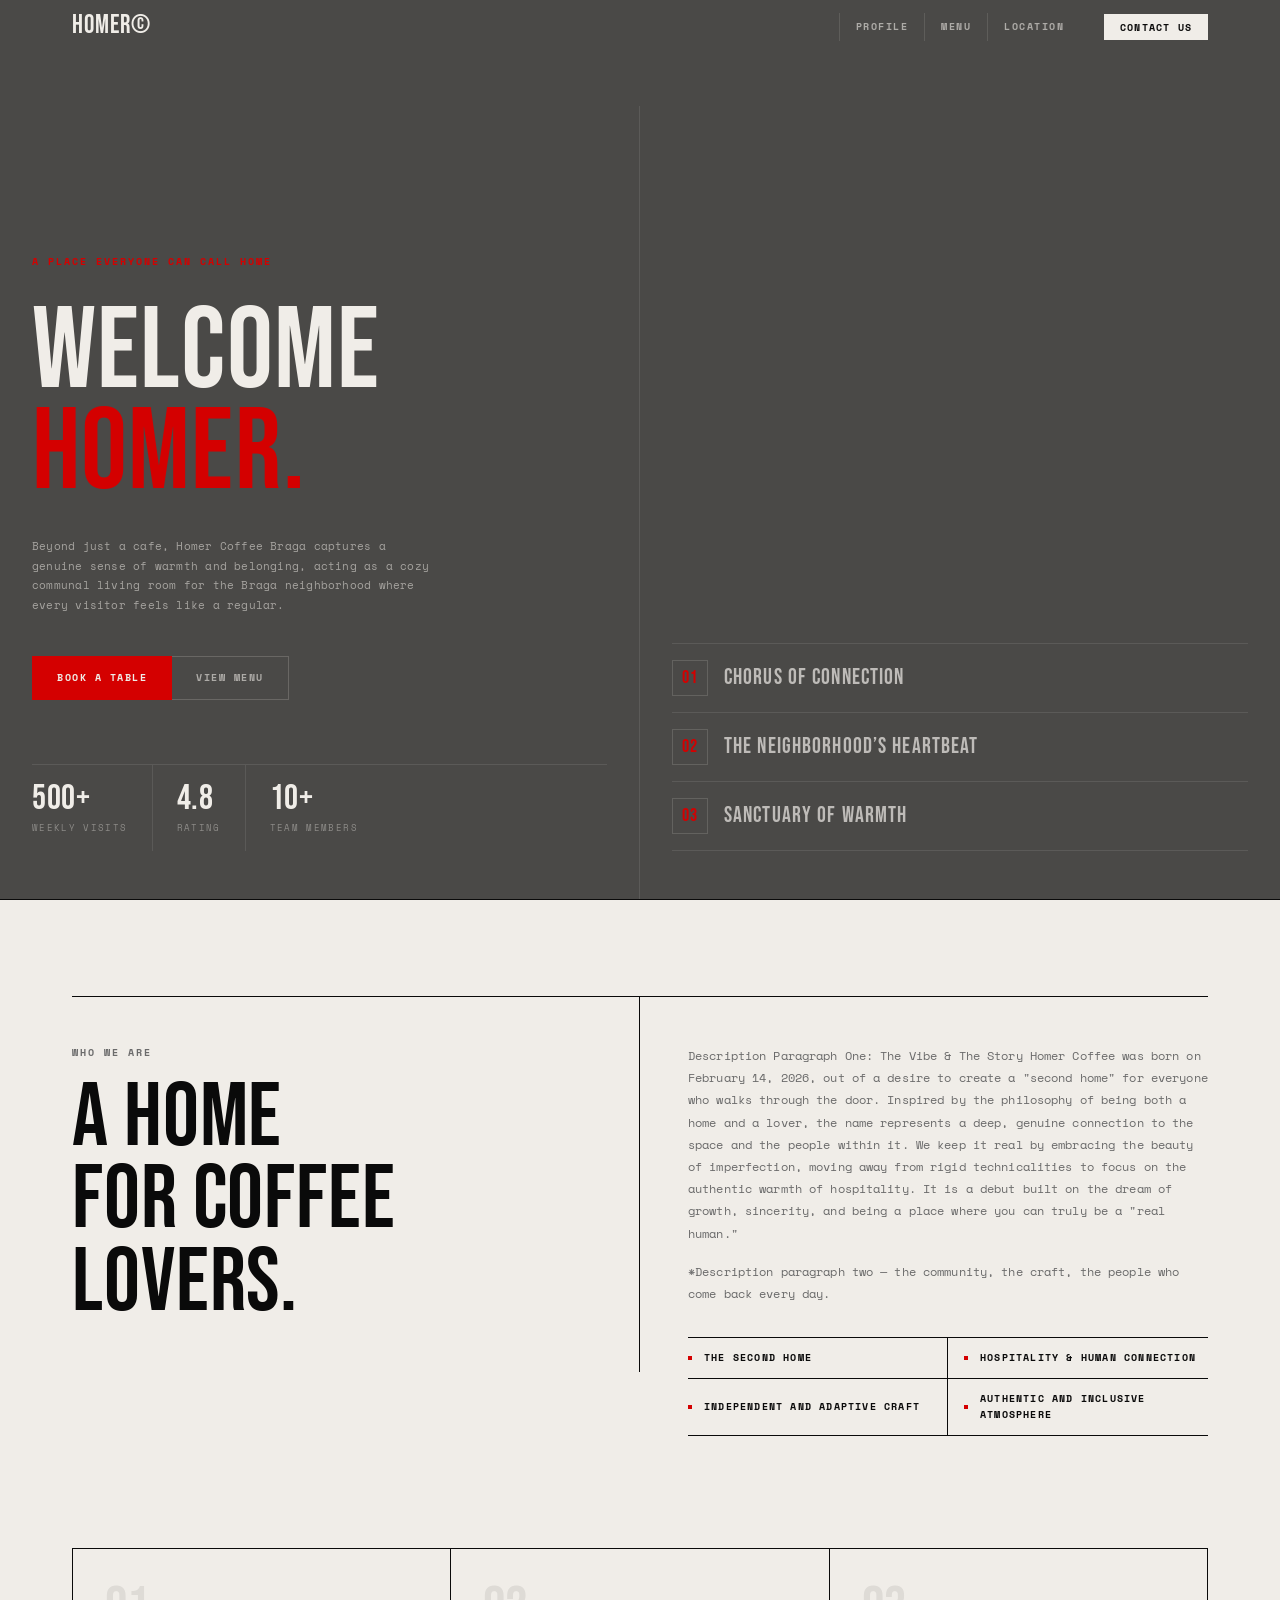
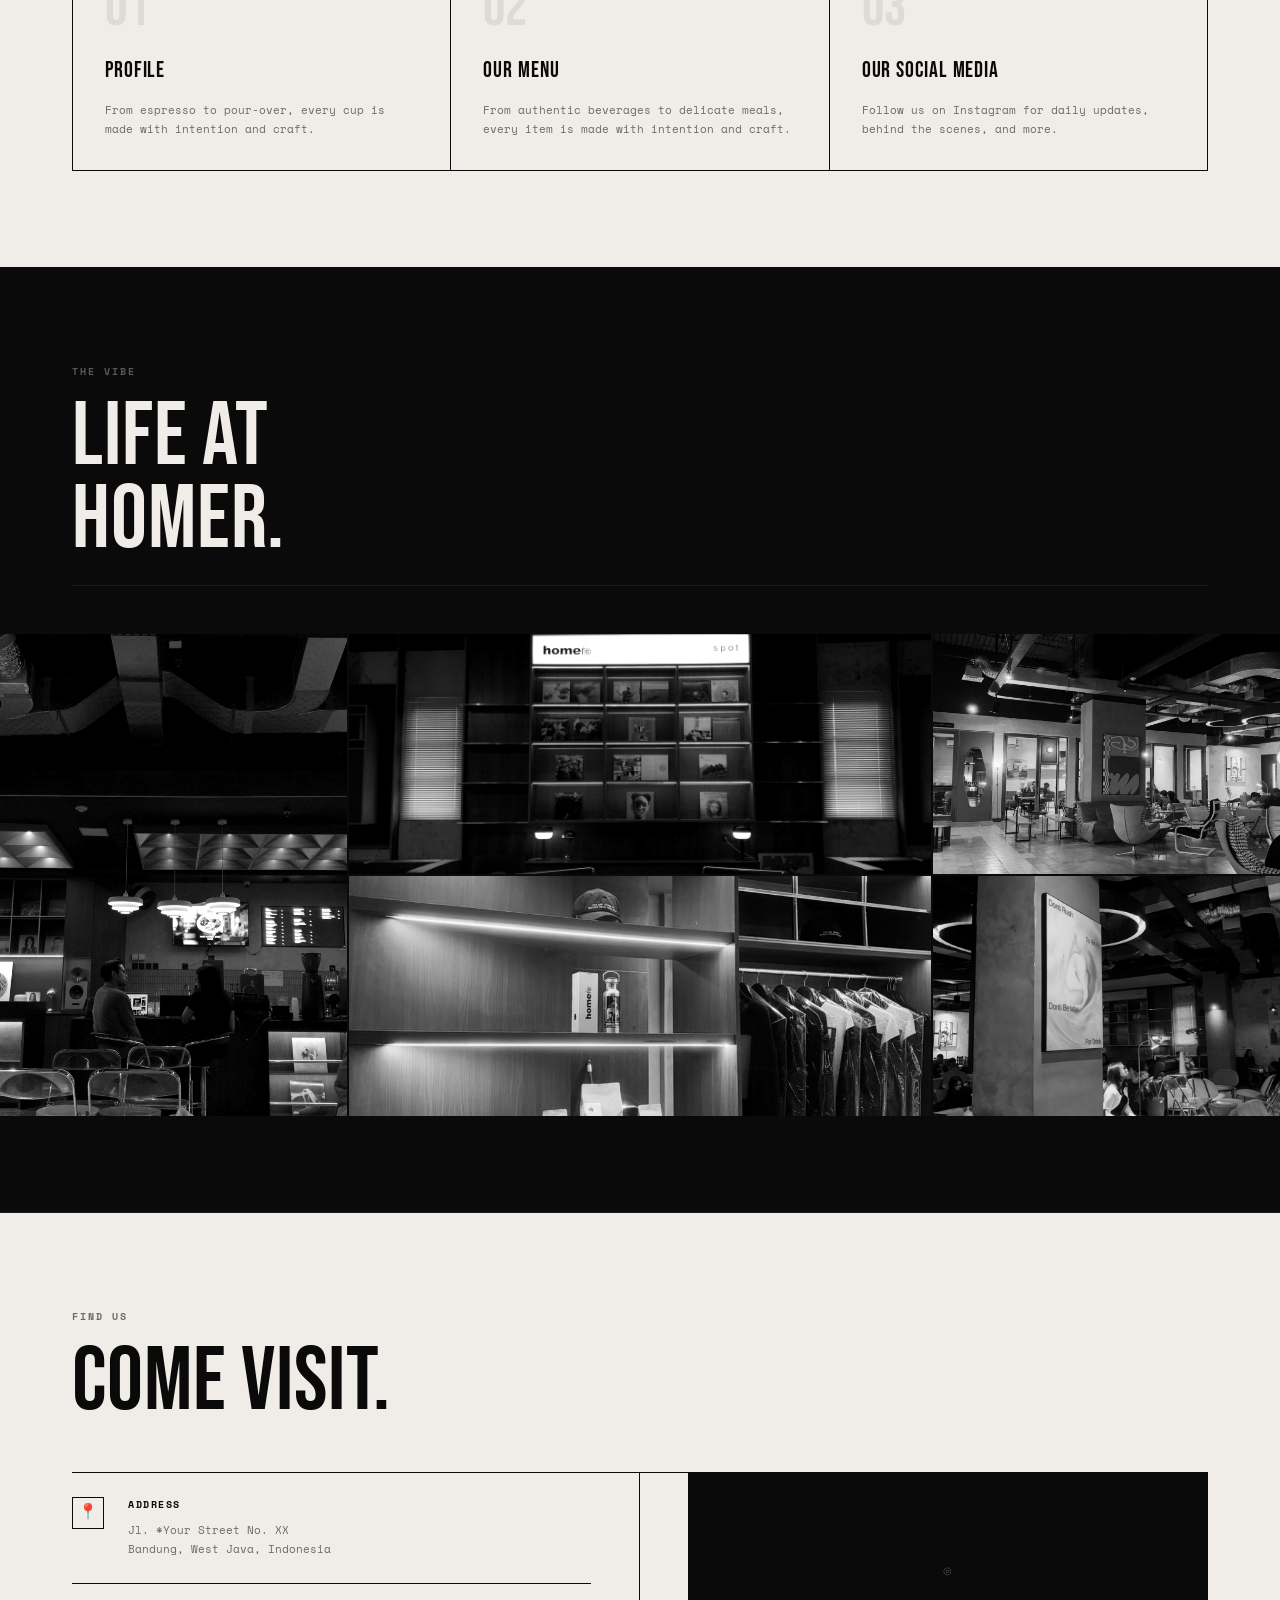
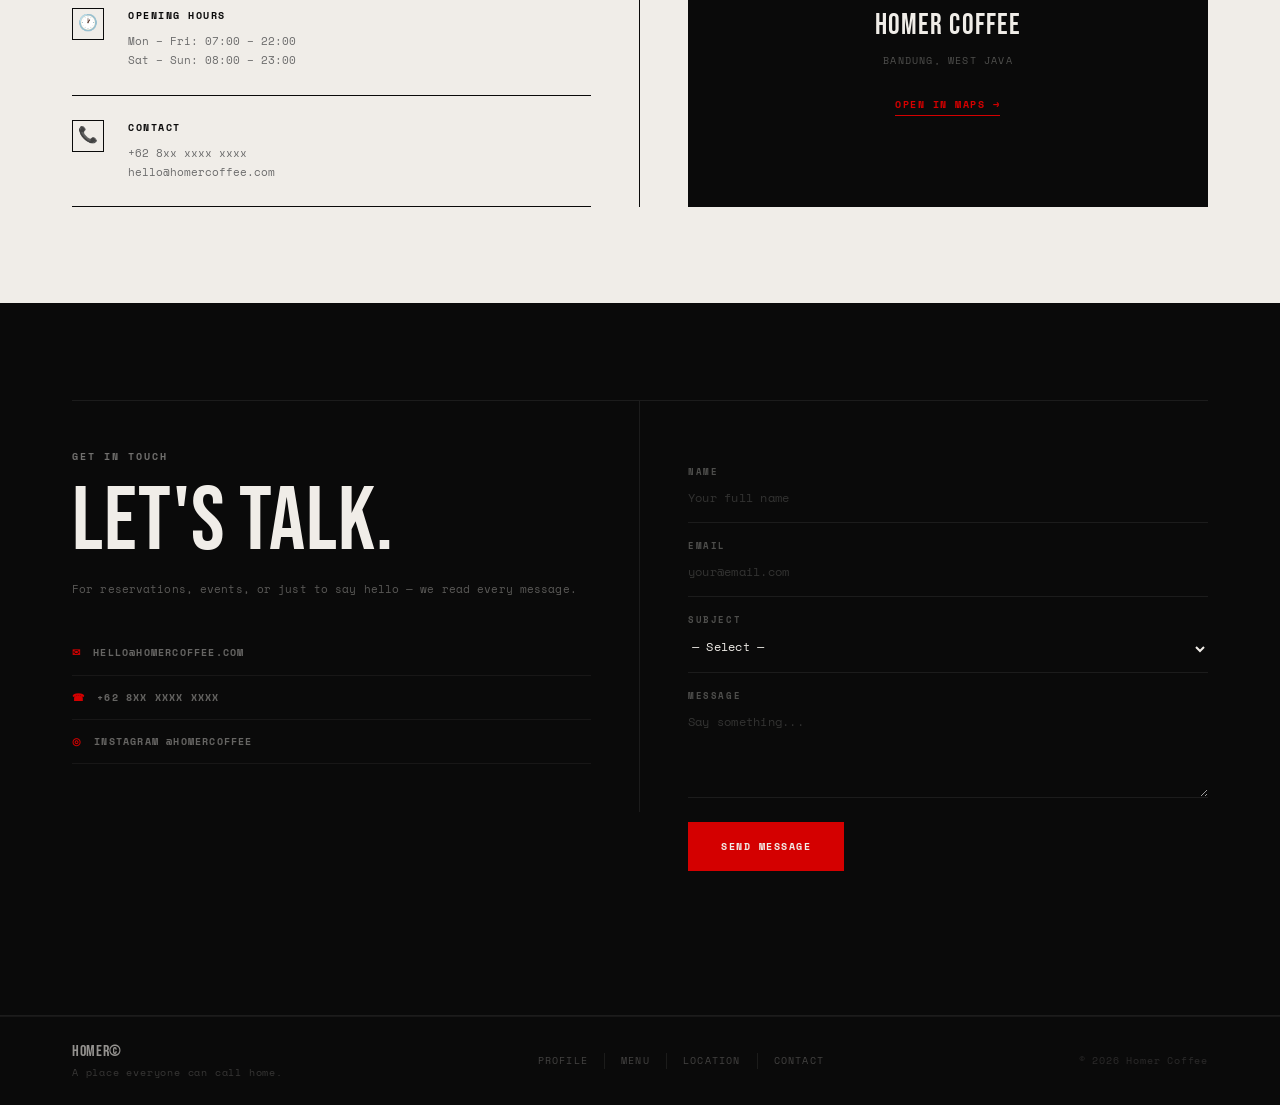
==== Hero Page/index.html @ 819ef9ac "initial commit" ====
<!doctype html>
<html lang="en">
  <head>
    <meta charset="UTF-8" />
    <meta name="viewport" content="width=device-width, initial-scale=1.0" />
    <title>Homer Coffee</title>

    <link rel="preconnect" href="https://fonts.googleapis.com" />
    <link rel="preconnect" href="https://fonts.gstatic.com" crossorigin />
    <link
      href="https://fonts.googleapis.com/css2?family=Bebas+Neue&family=Space+Mono:ital,wght@0,400;0,700;1,400&display=swap"
      rel="stylesheet"
    />

    <link rel="stylesheet" href="styles.css" />
  </head>
  <body>
    <!-- ── NAVBAR ── -->
    <nav class="navbar" id="navbar">
      <div class="nav-container">
        <a href="#" class="logo">Homer©</a>
        <ul class="nav-menu" id="navMenu">
          <li><a href="#profile" class="nav-link">Profile</a></li>
          <li><a href="menu-page.html" class="nav-link">Menu</a></li>
          <li><a href="#location" class="nav-link">Location</a></li>
          <li><a href="#contact" class="nav-link btn-nav">Contact Us</a></li>
        </ul>
        <button class="hamburger" id="hamburger" aria-label="Toggle menu">
          <span class="bar"></span>
          <span class="bar"></span>
          <span class="bar"></span>
        </button>
      </div>
    </nav>

    <!-- ── HERO ── -->
    <section class="hero" id="home">
      <video
        class="hero-video"
        src="/Images/IMG_3137.mp4"
        autoplay
        muted
        loop
        playsinline
      ></video>

      <div class="hero-container">
        <span class="hero-tag">A Place Everyone Can Call Home</span>
        <h1 class="hero-title">
          Welcome<br />
          <span class="hero-accent">Homer.</span>
        </h1>
        <p class="hero-desc">
          Beyond just a cafe, Homer Coffee Braga captures a genuine sense of warmth and belonging, acting as a 
          cozy communal living room for the Braga neighborhood where every visitor feels like a regular.
        </p>
        <div class="hero-actions">
          <a href="#contact" class="btn-primary">Book a Table</a>
          <a href="menu-page.html" class="btn-secondary">View Menu</a>
        </div>
        <div class="hero-stats">
          <div class="stat">
            <span class="stat-num">500+</span>
            <span class="stat-label">Weekly Visits</span>
          </div>
          <div class="stat">
            <span class="stat-num">4.8</span>
            <span class="stat-label">Rating</span>
          </div>
          <div class="stat">
            <span class="stat-num">10+</span>
            <span class="stat-label">Team Members</span>
          </div>
        </div>
      </div>

      <div class="hero-visual">
        <div class="visual-card vc1">
          <div class="vc-icon">01</div>
          <p>Chorus of Connection</p>
        </div>
        <div class="visual-card vc2">
          <div class="vc-icon">02</div>
          <p>The Neighborhood’s Heartbeat</p>
        </div>
        <div class="visual-card vc3">
          <div class="vc-icon">03</div>
          <p>Sanctuary of Warmth</p>
        </div>
      </div>
    </section>

    <!-- ── PROFILE ── -->
    <section class="profile" id="profile">
      <div class="section-container">
        <div class="profile-grid">
          <div class="profile-left">
            <p class="section-label">Who We Are</p>
            <h2 class="section-title">A Home<br />for Coffee<br />Lovers.</h2>
          </div>
          <div class="profile-right">
            <p>
              Description Paragraph One: The Vibe & The Story
              Homer Coffee was born on February 14, 2026, out of a desire to create a "second home" for everyone 
              who walks through the door. Inspired by the philosophy of being both a home and a lover, the name represents 
              a deep, genuine connection to the space and the people within it. We keep it real by embracing the beauty of imperfection, moving 
              away from rigid technicalities to focus on the authentic warmth of hospitality. It is a debut built on the dream of growth, sincerity, and being a place where 
              you can truly be a "real human."
            </p>
            <p>
              *Description paragraph two — the community, the craft, the people
              who come back every day.
            </p>
            <div class="profile-values">
              <div class="value-item">
                <span class="value-dot"></span>The Second Home
              </div>
              <div class="value-item">
                <span class="value-dot"></span>Hospitality & Human Connection
              </div>
              <div class="value-item">
                <span class="value-dot"></span>Independent and Adaptive Craft
              </div>
              <div class="value-item">
                <span class="value-dot"></span>Authentic and Inclusive Atmosphere
              </div>
            </div>
          </div>
        </div>

<div class="profile-categories">
  <a href="/Hero Page/profile.html" class="cat-card reveal">
    <div class="cat-num">01</div>
    <h3>Profile</h3>
    <p>From espresso to pour-over, every cup is made with intention and craft.</p>
  </a>

  <a href="menu-page.html" class="cat-card reveal">
    <div class="cat-num">02</div>
    <h3>Our Menu</h3>
    <p>From authentic beverages to delicate meals, every item is made with intention and craft.</p>
  </a>

  <a href="https://www.instagram.com/homer_coffee" class="cat-card reveal">
    <div class="cat-num">03</div>
    <h3>Our Social Media</h3>
    <p>Follow us on Instagram for daily updates, behind the scenes, and more.</p>
  </a>
</div>
    </section>
    <!-- ── PHOTOS ── -->
    <section class="articles" id="articles">
      <div class="section-container">
        <div class="articles-header">
          <div>
            <p class="section-label light">The Vibe</p>
            <h2 class="section-title light">Life at<br />Homer.</h2>
          </div>
        </div>
      </div>

      <div class="photo-collage">
        <div class="photo-item photo-tall">
          <img
            src="/Images/WhatsApp Image 2026-05-07 at 15.56.03.jpeg"
            alt="Homer Coffee interior"
          />
        </div>
        <div class="photo-item photo-wide">
          <img
            src="/Images/WhatsApp Image 2026-05-07 at 15.56.25.jpeg"
            alt="Coffee being brewed"
          />
        </div>
        <div class="photo-item">
          <img
            src="/Images/WhatsApp Image 2026-05-18 at 10.45.46.jpeg"
            alt="Pastries on counter"
          />
        </div>
        <div class="photo-item photo-wide">
          <img
            src="/Images/WhatsApp Image 2026-05-18 at 10.45.47.jpeg"
            alt="Customers at Homer"
          />
        </div>
        <div class="photo-item photo-tall">
          <img
            src="/Images/WhatsApp Image 2026-05-18 at 10.45.47 (3).jpeg"
            alt="Latte art closeup"
          />
        </div>
        <div class="photo-item">
          <img
            src="/Images/WhatsApp Image 2026-05-18 at 10.45.52.jpeg"
            alt="Homer storefront"
          />
        </div>
      </div>
    </section>
    <!-- ── LOCATION ── -->
    <section class="location" id="location">
      <div class="section-container">
        <p class="section-label">Find Us</p>
        <h2 class="section-title">Come Visit.</h2>

        <div class="location-grid">
          <div class="location-info">
            <div class="loc-item">
              <div class="loc-icon">📍</div>
              <div>
                <strong>Address</strong>
                <p>
                  Jl. *Your Street No. XX<br />Bandung, West Java, Indonesia
                </p>
              </div>
            </div>
            <div class="loc-item">
              <div class="loc-icon">🕐</div>
              <div>
                <strong>Opening Hours</strong>
                <p>Mon – Fri: 07:00 – 22:00<br />Sat – Sun: 08:00 – 23:00</p>
              </div>
            </div>
            <div class="loc-item">
              <div class="loc-icon">📞</div>
              <div>
                <strong>Contact</strong>
                <p>+62 8xx xxxx xxxx<br />hello@homercoffee.com</p>
              </div>
            </div>
          </div>

          <div class="location-map">
            <div class="map-placeholder">
              <span class="map-pin">◎</span>
              <p>Homer Coffee</p>
              <span>Bandung, West Java</span>
              <a
                href="https://maps.app.goo.gl/MUJY9sNp4N9z8iQJ7"
                class="map-link"
                >Open in Maps →</a
              >
            </div>
          </div>
        </div>
      </div>
    </section>

    <!-- ── CONTACT ── -->
    <section class="contact" id="contact">
      <div class="section-container">
        <div class="contact-inner">
          <div class="contact-left">
            <p class="section-label light">Get in Touch</p>
            <h2 class="section-title light">Let's Talk.</h2>
            <p class="contact-desc">
              For reservations, events, or just to say hello — we read every
              message.
            </p>
            <div class="contact-links">
              <a href="mailto:hello@homercoffee.com" class="contact-link">
                <span>✉</span> hello@homercoffee.com
              </a>
              <a href="tel:+628xxxxxxxxx" class="contact-link">
                <span>☎</span> +62 8xx xxxx xxxx
              </a>
              <a href="#" class="contact-link">
                <span>◎</span> Instagram @homercoffee
              </a>
            </div>
          </div>

          <div class="contact-form">
            <div class="form-group">
              <label for="name">Name</label>
              <input type="text" id="name" placeholder="Your full name" />
            </div>
            <div class="form-group">
              <label for="email">Email</label>
              <input type="email" id="email" placeholder="your@email.com" />
            </div>
            <div class="form-group">
              <label for="subject">Subject</label>
              <select id="subject">
                <option value="">— Select —</option>
                <option>Reservation</option>
                <option>Private Event</option>
                <option>Collaboration</option>
                <option>Other</option>
              </select>
            </div>
            <div class="form-group">
              <label for="message">Message</label>
              <textarea
                id="message"
                rows="4"
                placeholder="Say something..."
              ></textarea>
            </div>
            <button class="btn-submit" type="button">Send Message</button>
          </div>
        </div>
      </div>
    </section>

    <!-- ── FOOTER ── -->
    <footer class="footer">
      <div class="footer-container">
        <div class="footer-brand">
          <a href="#" class="logo">Homer©</a>
          <p>A place everyone can call home.</p>
        </div>
        <div class="footer-links">
          <a href="#profile">Profile</a>
          <a href="menu-page.html">Menu</a>
          <a href="#location">Location</a>
          <a href="#contact">Contact</a>
        </div>
        <p class="footer-copy">© 2026 Homer Coffee</p>
      </div>
    </footer>

    <script src="script.js"></script>
  </body>
</html>
---- Hero Page/styles.css ----
@import url("https://fonts.googleapis.com/css2?family=Space+Mono:ital,wght@0,400;0,700;1,400&family=Bebas+Neue&display=swap");

*,
*::before,
*::after {
  box-sizing: border-box;
  margin: 0;
  padding: 0;
}

:root {
  --bg: #f0ede8;
  --fg: #0a0a0a;
  --red: #d40000;
  --muted: #6b6b6b;
  --border: #0a0a0a;
  --white: #f0ede8;
  --font-head: "Bebas Neue", sans-serif;
  --font-body: "Space Mono", monospace;
  --max-w: 1200px;
  --t: 0.18s ease;
}

html {
  scroll-behavior: smooth;
}

body {
  background: var(--bg);
  color: var(--fg);
  font-family: var(--font-body);
  font-size: 13px;
  line-height: 1.6;
  -webkit-font-smoothing: antialiased;
  cursor: crosshair;
}

::selection {
  background: var(--fg);
  color: var(--bg);
}

/* ─── UTILITY ─────────────────────────────────── */
.section-container {
  max-width: var(--max-w);
  margin: 0 auto;
  padding: 0 2rem;
}

.section-label {
  font-family: var(--font-body);
  font-size: 10px;
  font-weight: 700;
  letter-spacing: 0.2em;
  text-transform: uppercase;
  color: var(--muted);
  margin-bottom: 1rem;
}

.section-label.light {
  color: rgba(240, 237, 232, 0.45);
}

.section-title {
  font-family: var(--font-head);
  font-size: clamp(3rem, 7vw, 6rem);
  font-weight: 400;
  line-height: 0.92;
  letter-spacing: 0.01em;
  color: var(--fg);
}

.section-title.light {
  color: var(--white);
}

/* ─── NAVBAR ───────────────────────────────────── */
.Logo-navbar {
  height: 44px;
  width: auto;
  display: block;
}

.navbar {
  position: fixed;
  top: 0;
  left: 0;
  right: 0;
  z-index: 999;
  padding: 0;
  border-bottom: 1px solid transparent;
  transition:
    border-color var(--t),
    background var(--t);
}

.navbar.scrolled {
  background: var(--fg);
  border-bottom: 1px solid var(--bg);
}

.nav-container {
  max-width: var(--max-w);
  margin: 0 auto;
  padding: 0 2rem;
  display: flex;
  align-items: center;
  justify-content: space-between;
  height: 52px;
}

.logo {
  font-family: var(--font-head);
  font-size: 1.6rem;
  font-weight: 400;
  color: var(--white);
  text-decoration: none;
  letter-spacing: 0.04em;
  line-height: 1;
}

.nav-menu {
  display: flex;
  list-style: none;
  align-items: center;
  gap: 0;
}

.nav-link {
  font-family: var(--font-body);
  font-size: 10px;
  font-weight: 700;
  letter-spacing: 0.15em;
  text-transform: uppercase;
  color: rgba(240, 237, 232, 0.6);
  text-decoration: none;
  padding: 0.4rem 1rem;
  border-left: 1px solid rgba(240, 237, 232, 0.12);
  transition:
    color var(--t),
    background var(--t);
}

.nav-link:hover {
  color: var(--white);
  background: rgba(240, 237, 232, 0.06);
}

.btn-nav {
  color: var(--fg) !important;
  background: var(--white) !important;
  border-left: none !important;
  margin-left: 1.5rem;
  padding: 0.35rem 1rem !important;
  letter-spacing: 0.12em;
}

.btn-nav:hover {
  background: var(--red) !important;
  color: var(--white) !important;
}

/* Hamburger */
.hamburger {
  display: none;
  flex-direction: column;
  gap: 4px;
  background: none;
  border: none;
  cursor: crosshair;
  padding: 4px;
}

.bar {
  width: 22px;
  height: 1px;
  background: var(--white);
  transition: var(--t);
}

.hamburger.active .bar:nth-child(1) {
  transform: rotate(45deg) translate(4px, 4px);
}
.hamburger.active .bar:nth-child(2) {
  opacity: 0;
}
.hamburger.active .bar:nth-child(3) {
  transform: rotate(-45deg) translate(4px, -4px);
}

/* ─── HERO ─────────────────────────────────────── */
.hero {
  min-height: 100vh;
  display: grid;
  grid-template-columns: 1fr 1fr;
  align-items: end;
  gap: 0;
  padding: 0;
  position: relative;
  overflow: hidden;
  border-bottom: 1px solid var(--border);
}

.hero-video {
  position: absolute;
  inset: 0;
  width: 100%;
  height: 100%;
  object-fit: cover;
  object-position: center;
  z-index: 0;
  pointer-events: none;
  filter: grayscale(100%) contrast(1.1);
}

.hero::before {
  content: "";
  position: absolute;
  inset: 0;
  background: rgba(10, 10, 10, 0.72);
  z-index: 1;
}

.hero-container,
.hero-visual {
  position: relative;
  z-index: 2;
}

.hero-container {
  padding: 9rem 2rem 3rem;
  border-right: 1px solid rgba(240, 237, 232, 0.1);
}

.hero-tag {
  display: inline-block;
  font-size: 10px;
  font-weight: 700;
  letter-spacing: 0.2em;
  text-transform: uppercase;
  color: var(--red);
  margin-bottom: 2rem;
}

.hero-title {
  font-family: var(--font-head);
  font-size: clamp(4rem, 9vw, 8.5rem);
  font-weight: 400;
  line-height: 0.88;
  letter-spacing: 0.01em;
  color: var(--white);
  margin-bottom: 2rem;
}

.hero-accent {
  color: var(--red);
}

.hero-desc {
  font-size: 11px;
  color: rgba(240, 237, 232, 0.55);
  max-width: 400px;
  margin-bottom: 2.5rem;
  line-height: 1.8;
  letter-spacing: 0.02em;
}

.hero-actions {
  display: flex;
  gap: 0;
  margin-bottom: 4rem;
}

.btn-primary {
  display: inline-block;
  background: var(--red);
  color: var(--white);
  font-family: var(--font-body);
  font-size: 10px;
  font-weight: 700;
  letter-spacing: 0.15em;
  text-transform: uppercase;
  padding: 0.8rem 1.5rem;
  text-decoration: none;
  border: 1px solid var(--red);
  transition:
    background var(--t),
    color var(--t);
}

.btn-primary:hover {
  background: transparent;
  color: var(--red);
}

.btn-secondary {
  display: inline-block;
  color: rgba(240, 237, 232, 0.6);
  font-family: var(--font-body);
  font-size: 10px;
  font-weight: 700;
  letter-spacing: 0.15em;
  text-transform: uppercase;
  padding: 0.8rem 1.5rem;
  border: 1px solid rgba(240, 237, 232, 0.18);
  border-left: none;
  text-decoration: none;
  transition:
    color var(--t),
    border-color var(--t);
}

.btn-secondary:hover {
  color: var(--white);
  border-color: rgba(240, 237, 232, 0.5);
}

.hero-stats {
  display: flex;
  align-items: stretch;
  border-top: 1px solid rgba(240, 237, 232, 0.1);
}

.stat {
  display: flex;
  flex-direction: column;
  padding: 1rem 1.5rem 1rem 0;
  margin-right: 1.5rem;
  border-right: 1px solid rgba(240, 237, 232, 0.1);
}

.stat:last-child {
  border-right: none;
}

.stat-num {
  font-family: var(--font-head);
  font-size: 2.2rem;
  font-weight: 400;
  color: var(--white);
  line-height: 1;
  letter-spacing: 0.02em;
}

.stat-label {
  font-size: 9px;
  letter-spacing: 0.15em;
  text-transform: uppercase;
  color: rgba(240, 237, 232, 0.4);
  margin-top: 0.3rem;
}

.stat-divider {
  display: none;
}

/* Hero Visual */
.hero-visual {
  display: flex;
  flex-direction: column;
  justify-content: flex-end;
  padding: 9rem 2rem 3rem;
  gap: 0;
}

.visual-card {
  display: flex;
  align-items: center;
  gap: 1rem;
  border-top: 1px solid rgba(240, 237, 232, 0.1);
  padding: 1rem 0;
  opacity: 0;
  animation: slideIn 0.5s ease forwards;
}

.visual-card:last-child {
  border-bottom: 1px solid rgba(240, 237, 232, 0.1);
}

.vc1 {
  animation-delay: 0.1s;
}
.vc2 {
  animation-delay: 0.25s;
  margin-left: 0;
}
.vc3 {
  animation-delay: 0.4s;
  margin-left: 0;
}

@keyframes slideIn {
  from {
    opacity: 0;
    transform: translateX(20px);
  }
  to {
    opacity: 1;
    transform: translateX(0);
  }
}

.vc-icon {
  width: 36px;
  height: 36px;
  display: flex;
  align-items: center;
  justify-content: center;
  font-size: 0.9rem;
  color: var(--red);
  border: 1px solid rgba(240, 237, 232, 0.15);
  flex-shrink: 0;
  font-family: var(--font-head);
  font-size: 1.1rem;
  letter-spacing: 0.05em;
}

.visual-card p {
  font-family: var(--font-head);
  font-size: 1.4rem;
  font-weight: 400;
  color: rgba(240, 237, 232, 0.7);
  letter-spacing: 0.05em;
}

/* ─── PROFILE ──────────────────────────────────── */
.profile {
  padding: 6rem 0;
  border-bottom: 1px solid var(--border);
}

.profile-grid {
  display: grid;
  grid-template-columns: 1fr 1fr;
  gap: 0;
  margin-bottom: 4rem;
  align-items: start;
  border-top: 1px solid var(--border);
}

.profile-left {
  padding: 3rem 3rem 3rem 0;
  border-right: 1px solid var(--border);
}
.profile-right {
  padding: 3rem 0 3rem 3rem;
}

.profile-right p {
  color: var(--muted);
  margin-bottom: 1rem;
  font-size: 12px;
  line-height: 1.85;
  letter-spacing: 0.01em;
}

.profile-values {
  display: grid;
  grid-template-columns: 1fr 1fr;
  gap: 0;
  margin-top: 2rem;
  border-top: 1px solid var(--border);
}

.value-item {
  display: flex;
  align-items: center;
  gap: 0.75rem;
  font-size: 10px;
  font-weight: 700;
  letter-spacing: 0.12em;
  text-transform: uppercase;
  color: var(--fg);
  padding: 0.75rem 0;
  border-bottom: 1px solid var(--border);
  border-right: 1px solid var(--border);
}

.value-item:nth-child(even) {
  border-right: none;
  padding-left: 1rem;
}

.value-dot {
  width: 4px;
  height: 4px;
  background: var(--red);
  flex-shrink: 0;
}

.profile-categories {
  display: grid;
  grid-template-columns: repeat(3, 1fr);
  gap: 0;
  border-top: 1px solid var(--border);
  border-left: 1px solid var(--border);
}

.cat-card {
  background: transparent;
  border-right: 1px solid var(--border);
  border-bottom: 1px solid var(--border);
  padding: 2rem;
  transition: background var(--t);
  display: block;
  text-decoration: none;
}

.cat-card:hover {
  background: var(--fg);
}
.cat-card:hover .cat-num,
.cat-card:hover h3,
.cat-card:hover p {
  color: var(--white);
}

.cat-num {
  font-family: var(--font-head);
  font-size: 3.5rem;
  font-weight: 400;
  color: rgba(10, 10, 10, 0.08);
  line-height: 1;
  margin-bottom: 1rem;
  transition: color var(--t);
}

.cat-card h3 {
  font-family: var(--font-head);
  font-size: 1.4rem;
  font-weight: 400;
  letter-spacing: 0.04em;
  color: var(--fg);
  margin-bottom: 0.75rem;
  transition: color var(--t);
}

.cat-card p {
  font-size: 11px;
  color: var(--muted);
  line-height: 1.7;
  transition: color var(--t);
}

/* ─── ARTICLES ─────────────────────────────────── */
.articles {
  padding: 6rem 0;
  background: var(--fg);
  border-bottom: 1px solid rgba(240, 237, 232, 0.08);
}

.articles .section-label {
  color: rgba(240, 237, 232, 0.35);
}
.articles .section-title {
  color: var(--white);
}

.articles-header {
  display: flex;
  align-items: flex-end;
  justify-content: space-between;
  margin-bottom: 3rem;
  flex-wrap: wrap;
  gap: 1rem;
  border-bottom: 1px solid rgba(240, 237, 232, 0.08);
  padding-bottom: 1.5rem;
}

.btn-outline {
  font-size: 10px;
  font-weight: 700;
  letter-spacing: 0.15em;
  text-transform: uppercase;
  color: rgba(240, 237, 232, 0.4);
  text-decoration: none;
  border: 1px solid rgba(240, 237, 232, 0.15);
  padding: 0.5rem 1rem;
  transition:
    color var(--t),
    border-color var(--t);
}

.btn-outline:hover {
  color: var(--white);
  border-color: rgba(240, 237, 232, 0.45);
}

.articles-grid {
  display: grid;
  grid-template-columns: 1fr 1fr;
  gap: 0;
  border-top: 1px solid rgba(240, 237, 232, 0.08);
  border-left: 1px solid rgba(240, 237, 232, 0.08);
}

.article-card {
  background: transparent;
  border-right: 1px solid rgba(240, 237, 232, 0.08);
  border-bottom: 1px solid rgba(240, 237, 232, 0.08);
  padding: 2rem;
  transition: background var(--t);
  cursor: pointer;
}

.article-card:hover {
  background: rgba(240, 237, 232, 0.03);
}

.article-card.featured {
  grid-column: 1 / -1;
  display: grid;
  grid-template-columns: 1fr auto;
  align-items: end;
  gap: 3rem;
  padding: 2.5rem 2rem;
}

.article-card.featured h3 {
  font-size: clamp(1.4rem, 3vw, 2rem);
  grid-column: 1;
  grid-row: 2;
}

.article-card.featured p {
  grid-column: 1;
  grid-row: 3;
}
.article-card.featured .article-tag {
  grid-column: 1;
  grid-row: 1;
}

.article-card.featured .article-meta {
  grid-column: 2;
  grid-row: 1 / 4;
  writing-mode: vertical-rl;
  align-self: center;
}

.article-tag {
  display: inline-block;
  font-size: 9px;
  font-weight: 700;
  letter-spacing: 0.15em;
  text-transform: uppercase;
  color: var(--red);
  margin-bottom: 1rem;
}

.article-card h3 {
  font-family: var(--font-head);
  font-size: 1.5rem;
  font-weight: 400;
  letter-spacing: 0.02em;
  color: var(--white);
  margin-bottom: 0.75rem;
  line-height: 1.1;
}

.article-card p {
  font-size: 11px;
  color: rgba(240, 237, 232, 0.4);
  margin-bottom: 1.25rem;
  line-height: 1.75;
}

.article-meta {
  display: flex;
  gap: 1.5rem;
  font-size: 10px;
  letter-spacing: 0.08em;
}

.article-author {
  color: rgba(240, 237, 232, 0.5);
  font-weight: 700;
}
.article-date {
  color: rgba(240, 237, 232, 0.2);
}

/* ─── LOCATION ─────────────────────────────────── */
.location {
  padding: 6rem 0;
  border-bottom: 1px solid var(--border);
}

.location-grid {
  display: grid;
  grid-template-columns: 1fr 1fr;
  gap: 0;
  margin-top: 3rem;
  border-top: 1px solid var(--border);
}

.location-info {
  display: flex;
  flex-direction: column;
  gap: 0;
  padding-right: 3rem;
  border-right: 1px solid var(--border);
}

.loc-item {
  display: flex;
  gap: 1.5rem;
  align-items: flex-start;
  padding: 1.5rem 0;
  border-bottom: 1px solid var(--border);
}

.loc-icon {
  width: 32px;
  height: 32px;
  display: flex;
  align-items: center;
  justify-content: center;
  font-size: 0.8rem;
  color: var(--red);
  flex-shrink: 0;
  border: 1px solid var(--border);
  font-family: var(--font-head);
  font-size: 1rem;
}

.loc-item strong {
  display: block;
  font-size: 10px;
  font-weight: 700;
  letter-spacing: 0.15em;
  text-transform: uppercase;
  color: var(--fg);
  margin-bottom: 0.5rem;
}

.loc-item p {
  font-size: 11px;
  color: var(--muted);
  line-height: 1.75;
}

.location-map {
  background: var(--fg);
  overflow: hidden;
  min-height: 280px;
  display: flex;
  align-items: center;
  justify-content: center;
  margin-left: 3rem;
}

.map-placeholder {
  text-align: center;
  padding: 2rem;
}

.map-pin {
  font-size: 2rem;
  color: var(--red);
  margin-bottom: 1rem;
  display: block;
  font-family: var(--font-head);
  font-size: 4rem;
  animation: pulse 2s ease-in-out infinite;
}

@keyframes pulse {
  0%,
  100% {
    transform: translateY(0);
  }
  50% {
    transform: translateY(-8px);
  }
}

.map-placeholder p {
  font-family: var(--font-head);
  font-weight: 400;
  font-size: 1.8rem;
  letter-spacing: 0.04em;
  color: var(--white);
  margin-bottom: 0.25rem;
}

.map-placeholder span {
  font-size: 10px;
  letter-spacing: 0.12em;
  text-transform: uppercase;
  color: rgba(240, 237, 232, 0.3);
  display: block;
  margin-bottom: 1.5rem;
}

.map-link {
  display: inline-block;
  font-size: 10px;
  font-weight: 700;
  letter-spacing: 0.15em;
  text-transform: uppercase;
  color: var(--red);
  text-decoration: none;
  border-bottom: 1px solid var(--red);
  padding-bottom: 2px;
  transition: opacity var(--t);
}

.map-link:hover {
  opacity: 0.65;
}

/* ─── CONTACT ──────────────────────────────────── */
.contact {
  padding: 6rem 0;
  background: var(--fg);
  border-bottom: 1px solid rgba(240, 237, 232, 0.08);
}

.contact-inner {
  display: grid;
  grid-template-columns: 1fr 1fr;
  gap: 0;
  align-items: start;
  border-top: 1px solid rgba(240, 237, 232, 0.08);
}

.contact-left {
  padding: 3rem 3rem 3rem 0;
  border-right: 1px solid rgba(240, 237, 232, 0.08);
}
.contact-form {
  padding: 3rem 0 3rem 3rem;
}

.contact-desc {
  color: rgba(240, 237, 232, 0.35);
  margin: 1rem 0 2rem;
  font-size: 11px;
  line-height: 1.85;
  letter-spacing: 0.01em;
}

.contact-links {
  display: flex;
  flex-direction: column;
  gap: 0;
}

.contact-link {
  display: flex;
  align-items: center;
  gap: 0.75rem;
  font-size: 10px;
  font-weight: 700;
  letter-spacing: 0.12em;
  text-transform: uppercase;
  color: rgba(240, 237, 232, 0.4);
  text-decoration: none;
  padding: 0.85rem 0;
  border-bottom: 1px solid rgba(240, 237, 232, 0.06);
  transition: color var(--t);
}

.contact-link:hover {
  color: var(--white);
}
.contact-link span {
  color: var(--red);
}

.contact-form {
  display: flex;
  flex-direction: column;
  gap: 0;
}

.form-group {
  display: flex;
  flex-direction: column;
  gap: 0;
  border-bottom: 1px solid rgba(240, 237, 232, 0.08);
}

.form-group label {
  font-size: 9px;
  font-weight: 700;
  letter-spacing: 0.18em;
  text-transform: uppercase;
  color: rgba(240, 237, 232, 0.3);
  padding-top: 1rem;
}

.form-group input,
.form-group select,
.form-group textarea {
  background: transparent;
  border: none;
  padding: 0.6rem 0 1rem;
  color: var(--white);
  font-family: var(--font-body);
  font-size: 12px;
  outline: none;
  resize: vertical;
  letter-spacing: 0.02em;
}

.form-group input::placeholder,
.form-group textarea::placeholder {
  color: rgba(240, 237, 232, 0.18);
}
.form-group select option {
  background: var(--fg);
  color: var(--white);
}

.btn-submit {
  background: var(--red);
  color: var(--white);
  font-family: var(--font-body);
  font-size: 10px;
  font-weight: 700;
  letter-spacing: 0.15em;
  text-transform: uppercase;
  padding: 1rem 2rem;
  border: 1px solid var(--red);
  cursor: crosshair;
  transition:
    background var(--t),
    color var(--t);
  margin-top: 1.5rem;
  align-self: flex-start;
}

.btn-submit:hover {
  background: transparent;
  color: var(--red);
}

/* ─── FOOTER ───────────────────────────────────── */
.footer {
  padding: 1.5rem 0;
  background: var(--fg);
  border-top: 1px solid rgba(240, 237, 232, 0.06);
}

.footer-container {
  max-width: var(--max-w);
  margin: 0 auto;
  padding: 0 2rem;
  display: flex;
  align-items: center;
  justify-content: space-between;
  flex-wrap: wrap;
  gap: 1rem;
}

.footer-brand .logo {
  color: rgba(240, 237, 232, 0.6);
  font-size: 1rem;
}

.footer-brand p {
  font-size: 10px;
  letter-spacing: 0.08em;
  color: rgba(240, 237, 232, 0.2);
  margin-top: 0.2rem;
}

.footer-links {
  display: flex;
  gap: 0;
}

.footer-links a {
  font-size: 10px;
  letter-spacing: 0.12em;
  text-transform: uppercase;
  color: rgba(240, 237, 232, 0.25);
  text-decoration: none;
  padding: 0 1rem;
  border-left: 1px solid rgba(240, 237, 232, 0.08);
  transition: color var(--t);
}

.footer-links a:first-child {
  border-left: none;
}
.footer-links a:hover {
  color: rgba(240, 237, 232, 0.7);
}

.footer-copy {
  font-size: 10px;
  letter-spacing: 0.08em;
  color: rgba(240, 237, 232, 0.15);
}

/* ─── SCROLL REVEAL ────────────────────────────── */
.reveal {
  opacity: 0;
  transform: translateY(16px);
  transition:
    opacity 0.5s ease,
    transform 0.5s ease;
}

.reveal.visible {
  opacity: 1;
  transform: translateY(0);
}

/* ─── RESPONSIVE ───────────────────────────────── */
@media (max-width: 900px) {
  .hero {
    grid-template-columns: 1fr;
    padding: 0;
  }
  .hero-container {
    padding: 7rem 2rem 3rem;
    border-right: none;
  }
  .hero-visual {
    display: none;
  }
  .profile-grid {
    grid-template-columns: 1fr;
  }
  .profile-left {
    border-right: none;
    padding-right: 0;
  }
  .profile-right {
    padding-left: 0;
  }
  .profile-categories {
    grid-template-columns: 1fr 1fr;
  }
  .articles-grid {
    grid-template-columns: 1fr;
  }
  .article-card.featured {
    grid-template-columns: 1fr;
  }
  .article-card.featured .article-meta {
    writing-mode: horizontal-tb;
  }
  .location-grid {
    grid-template-columns: 1fr;
  }
  .location-info {
    border-right: none;
    padding-right: 0;
  }
  .location-map {
    margin-left: 0;
    margin-top: 2rem;
  }
  .contact-inner {
    grid-template-columns: 1fr;
  }
  .contact-left {
    border-right: none;
    padding-right: 0;
  }
  .contact-form {
    padding-left: 0;
  }
  .footer-container {
    flex-direction: column;
    align-items: flex-start;
  }
}

@media (max-width: 640px) {
  .hamburger {
    display: flex;
  }
  .nav-menu {
    display: none;
    position: fixed;
    top: 52px;
    left: 0;
    right: 0;
    background: var(--fg);
    flex-direction: column;
    padding: 0;
    border-bottom: 1px solid rgba(240, 237, 232, 0.1);
  }
  .nav-menu.active {
    display: flex;
  }
  .nav-link {
    width: 100%;
    border-left: none;
    border-bottom: 1px solid rgba(240, 237, 232, 0.06);
    padding: 1rem 2rem;
  }
  .profile-categories {
    grid-template-columns: 1fr;
  }
  .hero-stats {
    gap: 0;
    flex-wrap: wrap;
  }
}
/* ── PHOTO COLLAGE ── */
.photo-collage {
  display: grid;
  grid-template-columns: 1.2fr 1fr 1fr 1.2fr;
  grid-template-rows: 240px 240px;
  gap: 2px;
  width: 100%;
  height: 482px;
  overflow: hidden;
}

.photo-item {
  overflow: hidden;
  background: #111;
  height: 100%;
  width: 100%;
}

.photo-item img {
  width: 100%;
  height: 100%;
  object-fit: cover;
  display: block;
  filter: grayscale(100%) contrast(1.05);
  transition:
    filter 0.4s ease,
    transform 0.5s ease;
}

.photo-item:hover img {
  filter: grayscale(0%) contrast(1);
  transform: scale(1.04);
}

.photo-tall {
  grid-row: span 2;
}
.photo-wide {
  grid-column: span 2;
}

@media (max-width: 900px) {
  .photo-collage {
    grid-template-columns: 1fr 1fr;
    grid-template-rows: repeat(4, 200px);
    height: auto;
  }
  .photo-tall {
    grid-row: span 1;
  }
  .photo-wide {
    grid-column: span 1;
  }
}

@media (max-width: 640px) {
  .photo-collage {
    grid-template-columns: 1fr;
    grid-template-rows: repeat(6, 200px);
  }
}
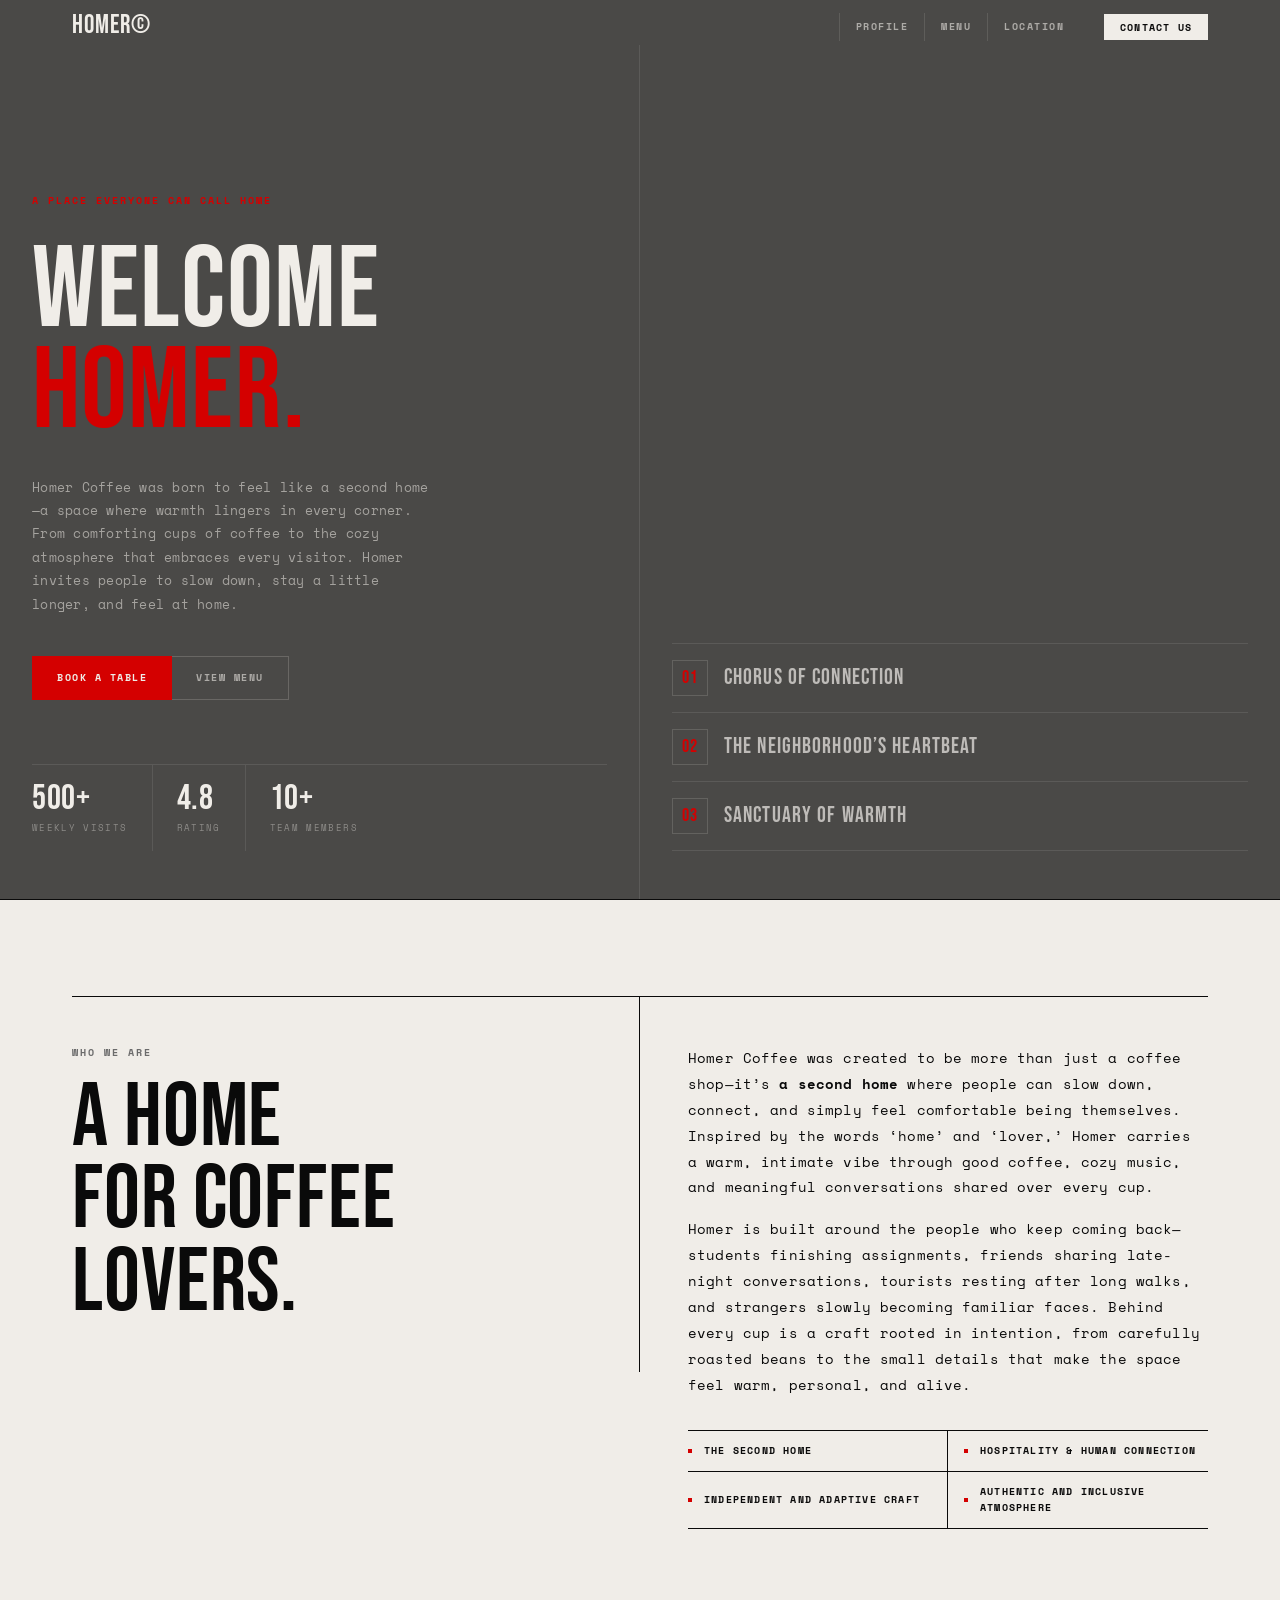
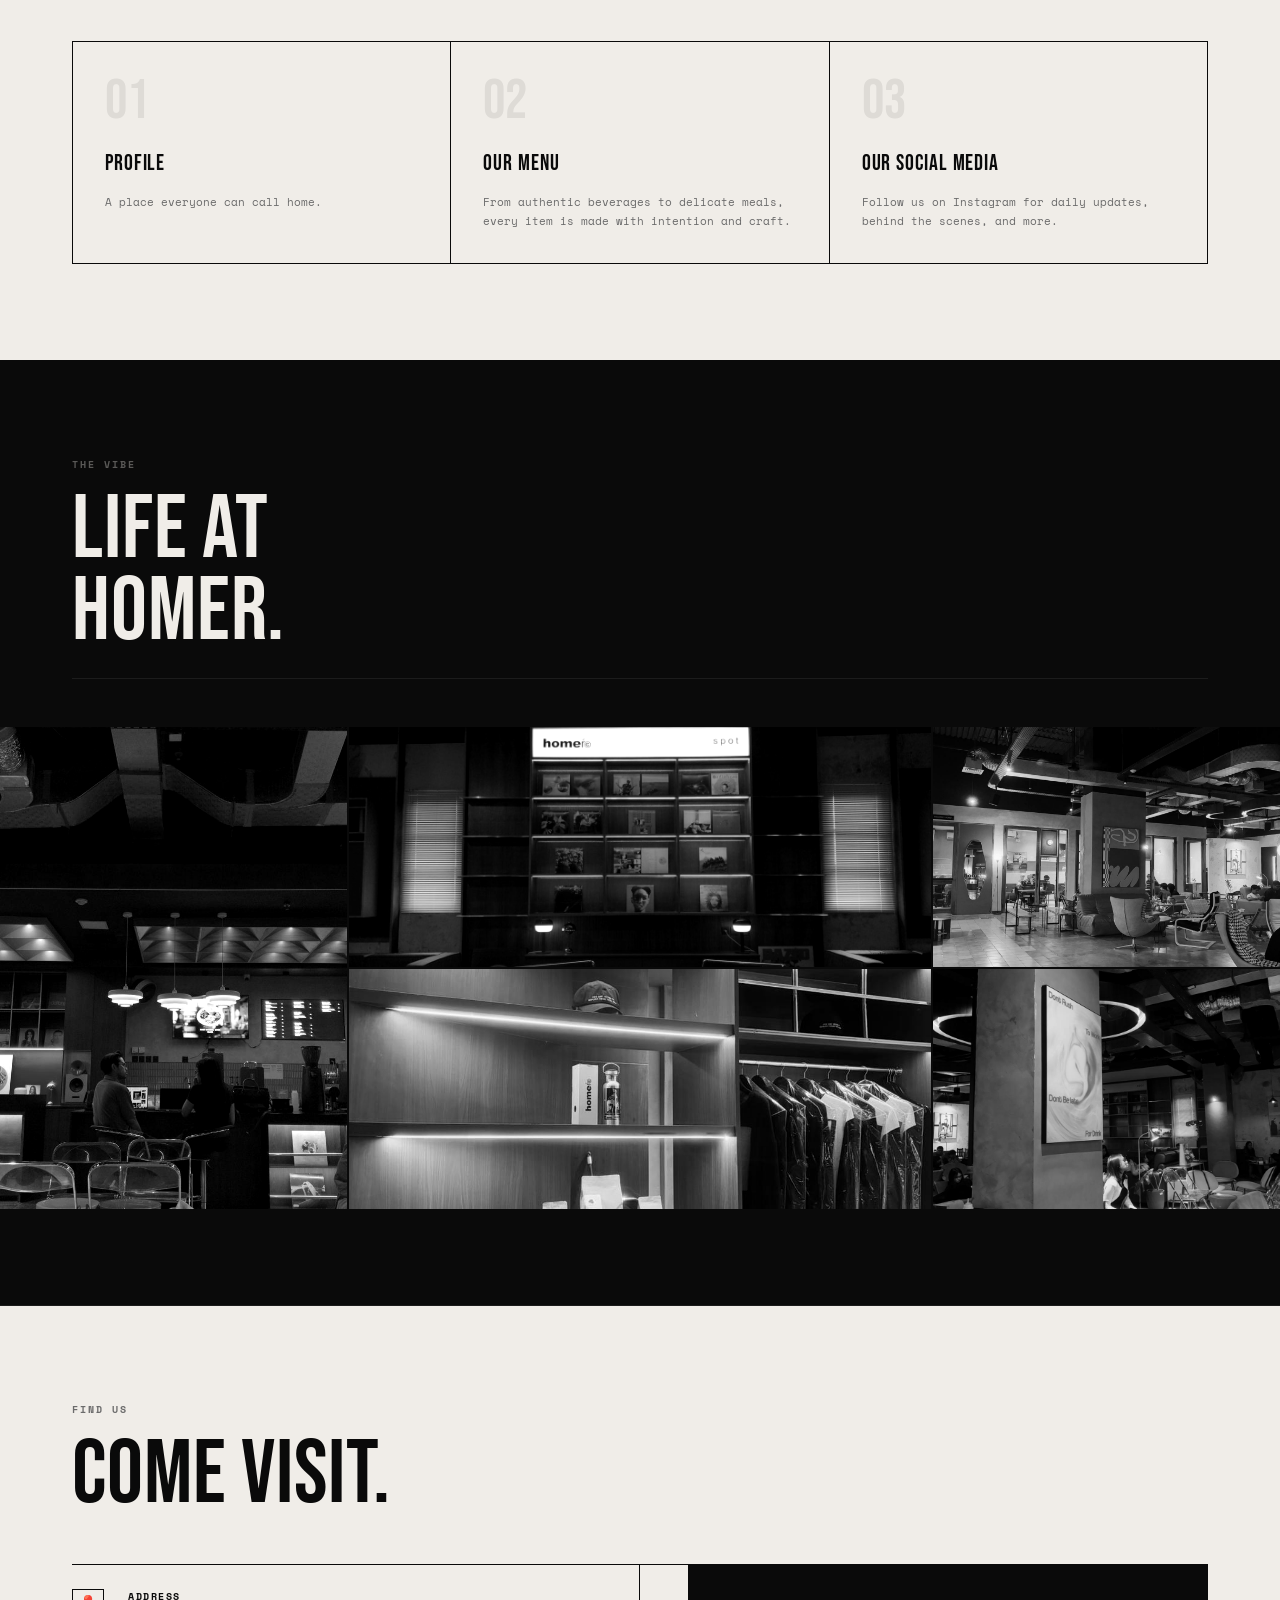
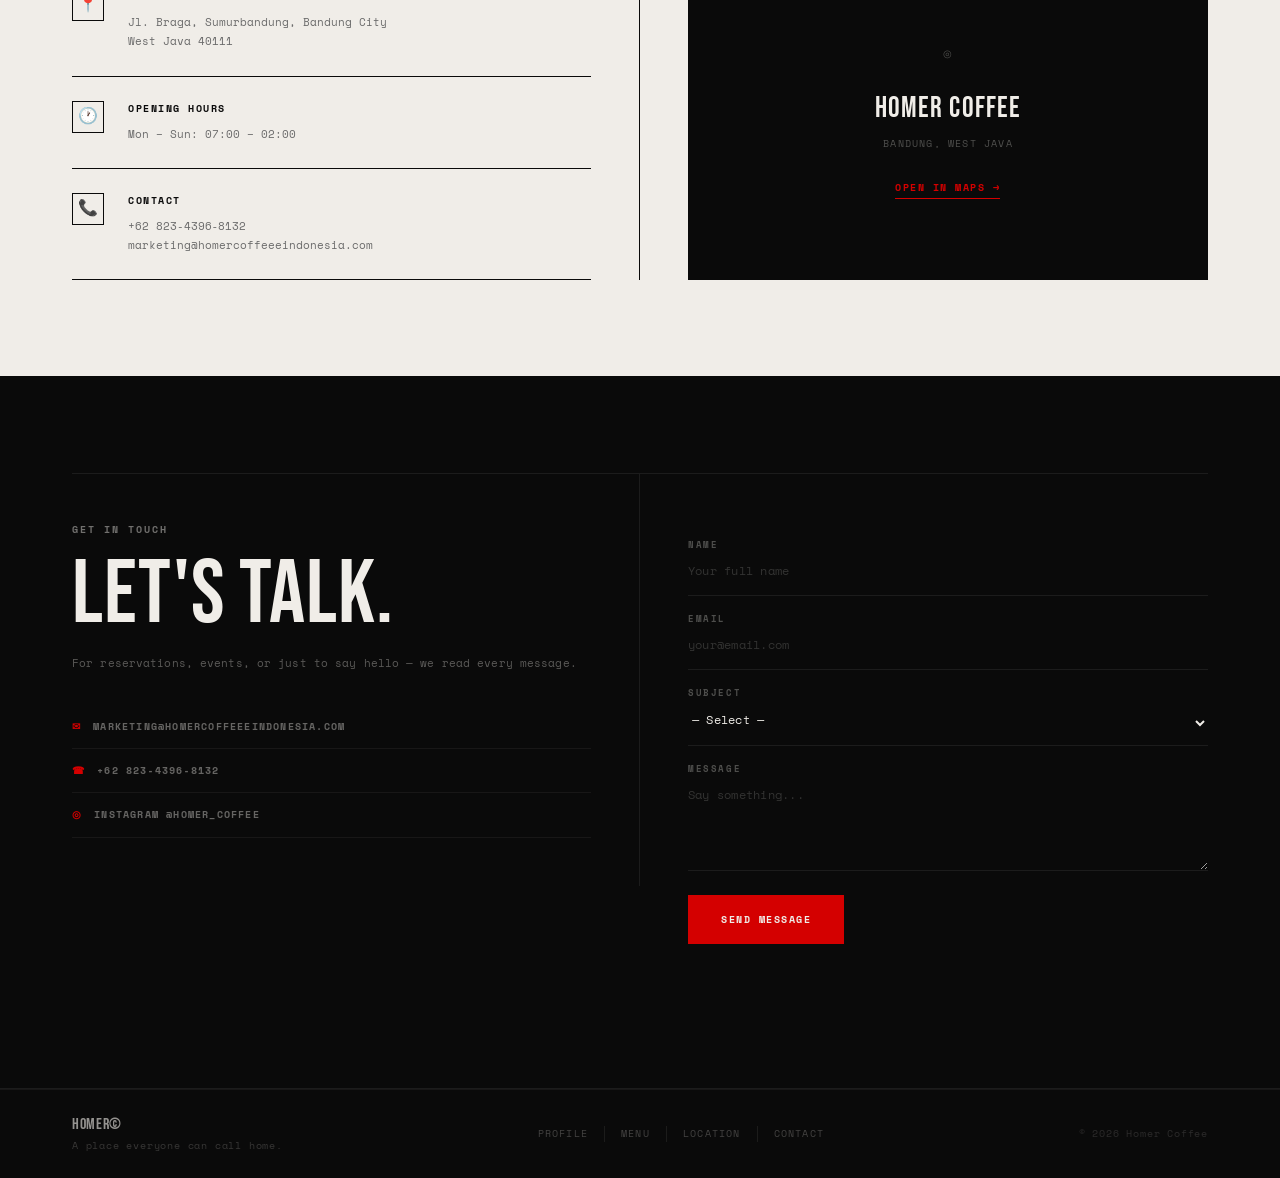
==== commit 919cba41: "NEW ASS NIGGA" ====
--- a/Hero Page/index.html
+++ b/Hero Page/index.html
@@ -51,8 +51,9 @@
           <span class="hero-accent">Homer.</span>
         </h1>
         <p class="hero-desc">
-          Beyond just a cafe, Homer Coffee Braga captures a genuine sense of warmth and belonging, acting as a 
-          cozy communal living room for the Braga neighborhood where every visitor feels like a regular.
+          Homer Coffee was born to feel like a second home—a space where warmth lingers in every corner. 
+          From comforting cups of coffee to the cozy atmosphere that embraces every visitor. Homer invites 
+          people to slow down, stay a little longer, and feel at home.
         </p>
         <div class="hero-actions">
           <a href="#contact" class="btn-primary">Book a Table</a>
@@ -100,16 +101,16 @@
           </div>
           <div class="profile-right">
             <p>
-              Description Paragraph One: The Vibe & The Story
-              Homer Coffee was born on February 14, 2026, out of a desire to create a "second home" for everyone 
-              who walks through the door. Inspired by the philosophy of being both a home and a lover, the name represents 
-              a deep, genuine connection to the space and the people within it. We keep it real by embracing the beauty of imperfection, moving 
-              away from rigid technicalities to focus on the authentic warmth of hospitality. It is a debut built on the dream of growth, sincerity, and being a place where 
-              you can truly be a "real human."
+              Homer Coffee was created to be more than just a coffee shop—it’s <strong>a second home</strong> where 
+              people can slow down, connect, and simply feel comfortable being themselves. Inspired by the 
+            words ‘home’ and ‘lover,’ Homer carries a warm, intimate vibe through good coffee, cozy music, and 
+            meaningful conversations shared over every cup.
             </p>
             <p>
-              *Description paragraph two — the community, the craft, the people
-              who come back every day.
+              Homer is built around the people who keep coming back—students finishing assignments,
+              friends sharing late-night conversations, tourists resting after long walks, and strangers slowly
+              becoming familiar faces. Behind every cup is a craft rooted in intention, from carefully roasted beans to the 
+              small details that make the space feel warm, personal, and alive.
             </p>
             <div class="profile-values">
               <div class="value-item">
@@ -132,7 +133,7 @@
   <a href="/Hero Page/profile.html" class="cat-card reveal">
     <div class="cat-num">01</div>
     <h3>Profile</h3>
-    <p>From espresso to pour-over, every cup is made with intention and craft.</p>
+    <p>A place everyone can call home.</p>
   </a>
 
   <a href="menu-page.html" class="cat-card reveal">
@@ -211,7 +212,7 @@
               <div>
                 <strong>Address</strong>
                 <p>
-                  Jl. *Your Street No. XX<br />Bandung, West Java, Indonesia
+                  Jl. Braga, Sumurbandung, Bandung City<br>West Java 40111
                 </p>
               </div>
             </div>
@@ -219,14 +220,14 @@
               <div class="loc-icon">🕐</div>
               <div>
                 <strong>Opening Hours</strong>
-                <p>Mon – Fri: 07:00 – 22:00<br />Sat – Sun: 08:00 – 23:00</p>
+                <p>Mon – Sun: 07:00 – 02:00
               </div>
             </div>
             <div class="loc-item">
               <div class="loc-icon">📞</div>
               <div>
                 <strong>Contact</strong>
-                <p>+62 8xx xxxx xxxx<br />hello@homercoffee.com</p>
+                <p>+62 823‑4396‑8132<br />marketing@homercoffeeeindonesia.com</p>
               </div>
             </div>
           </div>
@@ -260,13 +261,13 @@
             </p>
             <div class="contact-links">
               <a href="mailto:hello@homercoffee.com" class="contact-link">
-                <span>✉</span> hello@homercoffee.com
+                <span>✉</span> marketing@homercoffeeeindonesia.com
               </a>
               <a href="tel:+628xxxxxxxxx" class="contact-link">
-                <span>☎</span> +62 8xx xxxx xxxx
+                <span>☎</span> +62 823‑4396‑8132
               </a>
               <a href="#" class="contact-link">
-                <span>◎</span> Instagram @homercoffee
+                <span>◎</span> Instagram @homer_coffee
               </a>
             </div>
           </div>
--- a/Hero Page/styles.css
+++ b/Hero Page/styles.css
@@ -257,7 +257,7 @@
 }
 
 .hero-desc {
-  font-size: 11px;
+  font-size: 13px;
   color: rgba(240, 237, 232, 0.55);
   max-width: 400px;
   margin-bottom: 2.5rem;
@@ -447,9 +447,9 @@
 }
 
 .profile-right p {
-  color: var(--muted);
+  color: var(--fg);
   margin-bottom: 1rem;
-  font-size: 12px;
+  font-size: 14px;
   line-height: 1.85;
   letter-spacing: 0.01em;
 }
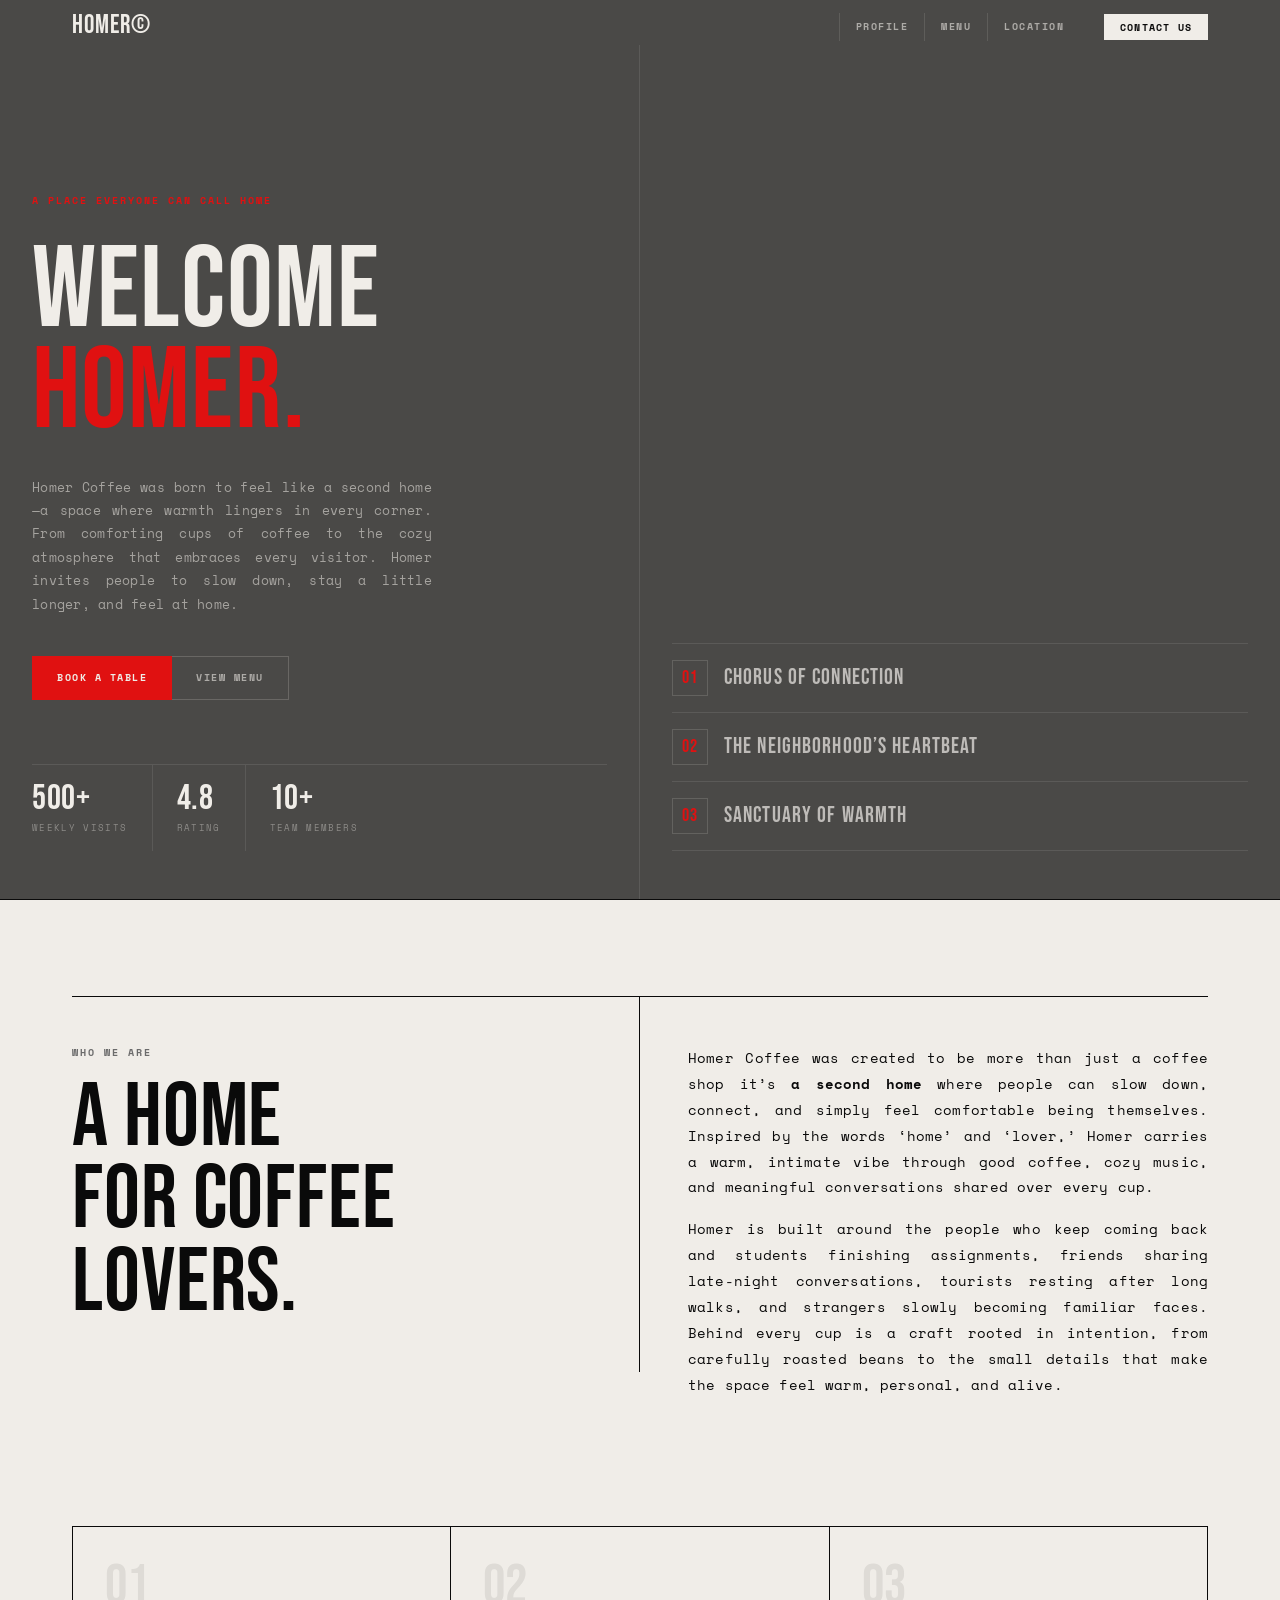
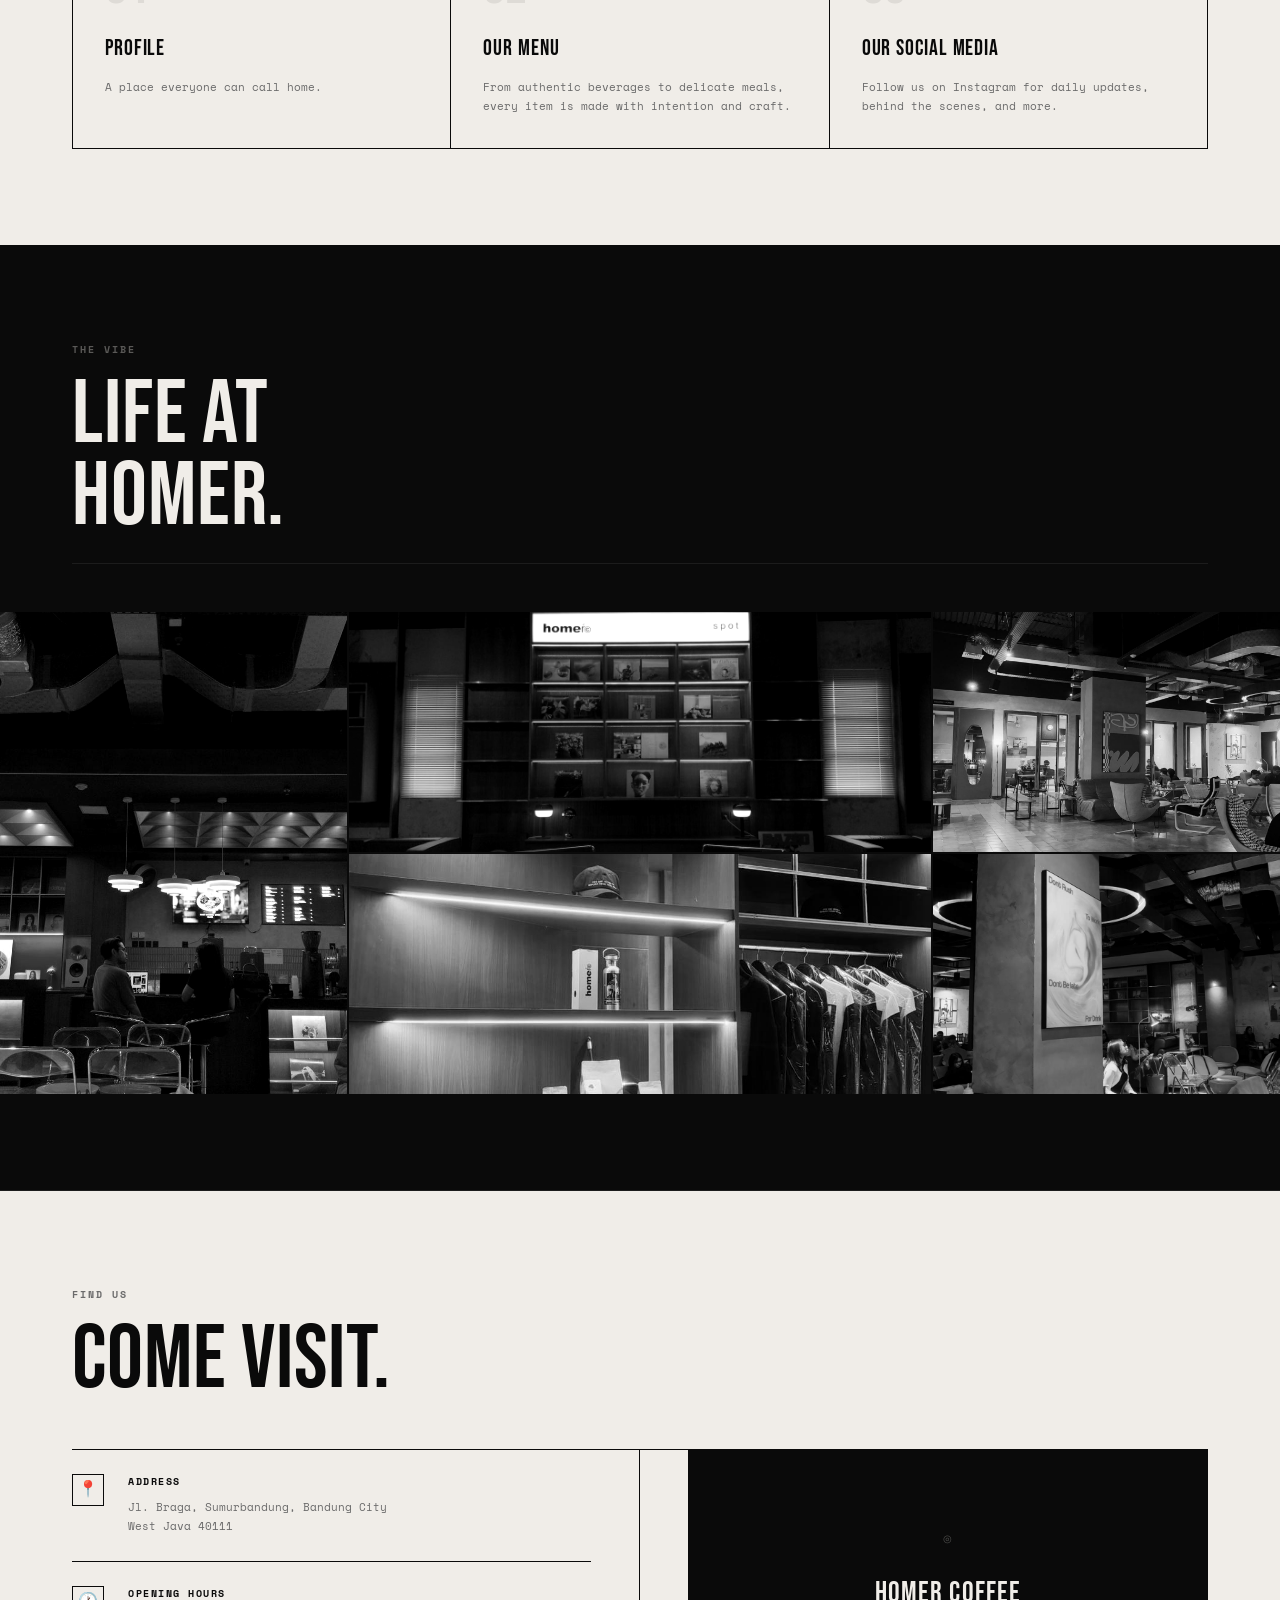
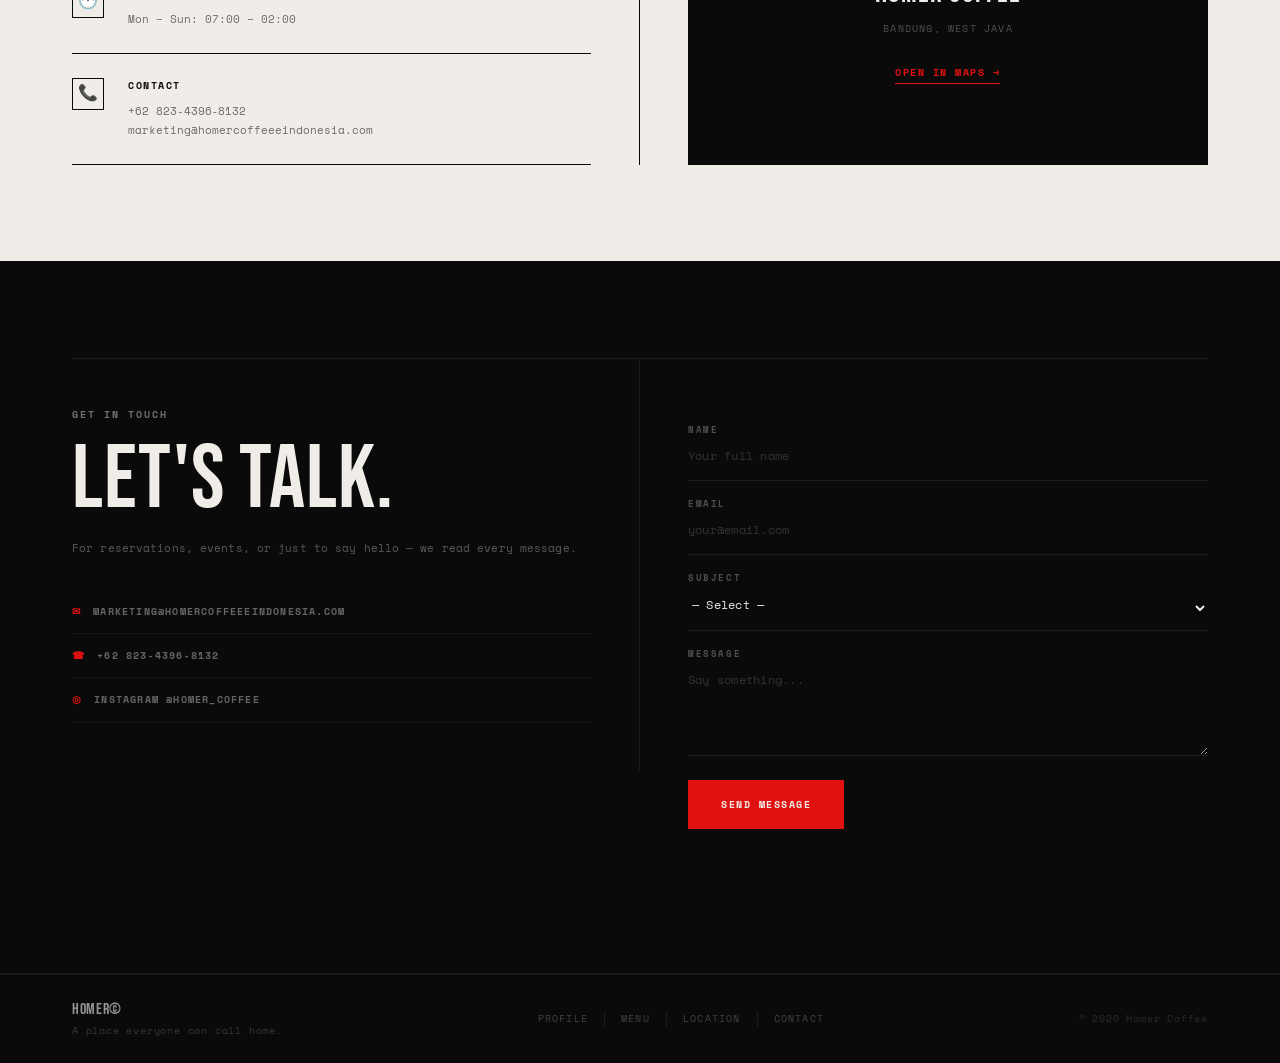
==== commit 661928c8: "WEW" ====
--- a/Hero Page/index.html
+++ b/Hero Page/index.html
@@ -15,12 +15,12 @@
     <link rel="stylesheet" href="styles.css" />
   </head>
   <body>
-    <!-- ── NAVBAR ── -->
+    <!--NAV-->
     <nav class="navbar" id="navbar">
       <div class="nav-container">
-        <a href="#" class="logo">Homer©</a>
+        <a href="index.html" class="logo">Homer©</a>
         <ul class="nav-menu" id="navMenu">
-          <li><a href="#profile" class="nav-link">Profile</a></li>
+          <li><a href="profile.html" class="nav-link">Profile</a></li>
           <li><a href="menu-page.html" class="nav-link">Menu</a></li>
           <li><a href="#location" class="nav-link">Location</a></li>
           <li><a href="#contact" class="nav-link btn-nav">Contact Us</a></li>
@@ -33,11 +33,11 @@
       </div>
     </nav>
 
-    <!-- ── HERO ── -->
+    <!--HERO-->
     <section class="hero" id="home">
       <video
         class="hero-video"
-        src="/Images/IMG_3137.mp4"
+        src="../Images/IMG_3137.mp4"
         autoplay
         muted
         loop
@@ -51,9 +51,10 @@
           <span class="hero-accent">Homer.</span>
         </h1>
         <p class="hero-desc">
-          Homer Coffee was born to feel like a second home—a space where warmth lingers in every corner. 
-          From comforting cups of coffee to the cozy atmosphere that embraces every visitor. Homer invites 
-          people to slow down, stay a little longer, and feel at home.
+          Homer Coffee was born to feel like a second home—a space where warmth
+          lingers in every corner. From comforting cups of coffee to the cozy
+          atmosphere that embraces every visitor. Homer invites people to slow
+          down, stay a little longer, and feel at home.
         </p>
         <div class="hero-actions">
           <a href="#contact" class="btn-primary">Book a Table</a>
@@ -91,7 +92,7 @@
       </div>
     </section>
 
-    <!-- ── PROFILE ── -->
+    <!--PROFILE HOMER-->
     <section class="profile" id="profile">
       <div class="section-container">
         <div class="profile-grid">
@@ -101,55 +102,57 @@
           </div>
           <div class="profile-right">
             <p>
-              Homer Coffee was created to be more than just a coffee shop—it’s <strong>a second home</strong> where 
-              people can slow down, connect, and simply feel comfortable being themselves. Inspired by the 
-            words ‘home’ and ‘lover,’ Homer carries a warm, intimate vibe through good coffee, cozy music, and 
-            meaningful conversations shared over every cup.
+              Homer Coffee was created to be more than just a coffee shop it’s
+              <strong>a second home</strong> where people can slow down,
+              connect, and simply feel comfortable being themselves. Inspired by
+              the words ‘home’ and ‘lover,’ Homer carries a warm, intimate vibe
+              through good coffee, cozy music, and meaningful conversations
+              shared over every cup.
             </p>
             <p>
-              Homer is built around the people who keep coming back—students finishing assignments,
-              friends sharing late-night conversations, tourists resting after long walks, and strangers slowly
-              becoming familiar faces. Behind every cup is a craft rooted in intention, from carefully roasted beans to the 
-              small details that make the space feel warm, personal, and alive.
+              Homer is built around the people who keep coming back and students
+              finishing assignments, friends sharing late-night conversations,
+              tourists resting after long walks, and strangers slowly becoming
+              familiar faces. Behind every cup is a craft rooted in intention,
+              from carefully roasted beans to the small details that make the
+              space feel warm, personal, and alive.
             </p>
-            <div class="profile-values">
-              <div class="value-item">
-                <span class="value-dot"></span>The Second Home
-              </div>
-              <div class="value-item">
-                <span class="value-dot"></span>Hospitality & Human Connection
-              </div>
-              <div class="value-item">
-                <span class="value-dot"></span>Independent and Adaptive Craft
-              </div>
-              <div class="value-item">
-                <span class="value-dot"></span>Authentic and Inclusive Atmosphere
-              </div>
-            </div>
-          </div>
-        </div>
-
-<div class="profile-categories">
-  <a href="/Hero Page/profile.html" class="cat-card reveal">
-    <div class="cat-num">01</div>
-    <h3>Profile</h3>
-    <p>A place everyone can call home.</p>
-  </a>
-
-  <a href="menu-page.html" class="cat-card reveal">
-    <div class="cat-num">02</div>
-    <h3>Our Menu</h3>
-    <p>From authentic beverages to delicate meals, every item is made with intention and craft.</p>
-  </a>
-
-  <a href="https://www.instagram.com/homer_coffee" class="cat-card reveal">
-    <div class="cat-num">03</div>
-    <h3>Our Social Media</h3>
-    <p>Follow us on Instagram for daily updates, behind the scenes, and more.</p>
-  </a>
-</div>
+          </div>
+        </div>
+
+        <div class="profile-categories">
+          <a href="profile.html" class="cat-card reveal">
+            <div class="cat-num">01</div>
+            <h3>Profile</h3>
+            <p>A place everyone can call home.</p>
+          </a>
+
+          <a href="menu-page.html" class="cat-card reveal">
+            <div class="cat-num">02</div>
+            <h3>Our Menu</h3>
+            <p>
+              From authentic beverages to delicate meals, every item is made
+              with intention and craft.
+            </p>
+          </a>
+
+          <a
+            href="https://www.instagram.com/homer_coffee"
+            target="_blank"
+            rel="noopener"
+            class="cat-card reveal"
+          >
+            <div class="cat-num">03</div>
+            <h3>Our Social Media</h3>
+            <p>
+              Follow us on Instagram for daily updates, behind the scenes, and
+              more.
+            </p>
+          </a>
+        </div>
+      </div>
     </section>
-    <!-- ── PHOTOS ── -->
+    <!--GRID KOLASE-->
     <section class="articles" id="articles">
       <div class="section-container">
         <div class="articles-header">
@@ -161,45 +164,125 @@
       </div>
 
       <div class="photo-collage">
-        <div class="photo-item photo-tall">
-          <img
-            src="/Images/WhatsApp Image 2026-05-07 at 15.56.03.jpeg"
+        <div
+          class="photo-item photo-tall"
+          data-caption="Homer Coffee Interior"
+          data-src="../Images/WhatsApp Image 2026-05-07 at 15.56.03.jpeg"
+          data-desc="The heart of Homer — warm light, open shelves, and a bar that feels like it was built for long conversations. Every detail in this space was chosen to make you feel like you belong here."
+        >
+          <img
+            loading="lazy"
+            src="../Images/WhatsApp Image 2026-05-07 at 15.56.03.jpeg"
             alt="Homer Coffee interior"
           />
-        </div>
-        <div class="photo-item photo-wide">
-          <img
-            src="/Images/WhatsApp Image 2026-05-07 at 15.56.25.jpeg"
+          <div class="photo-overlay"><span>View →</span></div>
+        </div>
+        <div
+          class="photo-item photo-wide"
+          data-caption="Coffee Being Brewed"
+          data-src="../Images/WhatsApp Image 2026-05-07 at 15.56.25.jpeg"
+          data-desc="Every cup starts here. Our baristas treat brewing as a craft — precise temperatures, careful timing, and genuine attention to what ends up in your hands."
+        >
+          <img
+            loading="lazy"
+            src="../Images/WhatsApp Image 2026-05-07 at 15.56.25.jpeg"
             alt="Coffee being brewed"
           />
-        </div>
-        <div class="photo-item">
-          <img
-            src="/Images/WhatsApp Image 2026-05-18 at 10.45.46.jpeg"
+          <div class="photo-overlay"><span>View →</span></div>
+        </div>
+        <div
+          class="photo-item"
+          data-caption="Pastries on Counter"
+          data-src="../Images/WhatsApp Image 2026-05-18 at 10.45.46.jpeg"
+          data-desc="Fresh from our kitchen each morning. Everything on the counter is made in-house — no shortcuts, no boxes, no reheated shortcuts. Just honest food made with care."
+        >
+          <img
+            loading="lazy"
+            src="../Images/WhatsApp Image 2026-05-18 at 10.45.46.jpeg"
             alt="Pastries on counter"
           />
-        </div>
-        <div class="photo-item photo-wide">
-          <img
-            src="/Images/WhatsApp Image 2026-05-18 at 10.45.47.jpeg"
+          <div class="photo-overlay"><span>View →</span></div>
+        </div>
+        <div
+          class="photo-item photo-wide"
+          data-caption="Customers at Homer"
+          data-src="../Images/WhatsApp Image 2026-05-18 at 10.45.47.jpeg"
+          data-desc="The people who make Homer what it is. Students, workers, friends, strangers — everyone has a place here. Some come for the coffee. Most come back for the feeling."
+        >
+          <img
+            loading="lazy"
+            src="../Images/WhatsApp Image 2026-05-18 at 10.45.47.jpeg"
             alt="Customers at Homer"
           />
-        </div>
-        <div class="photo-item photo-tall">
-          <img
-            src="/Images/WhatsApp Image 2026-05-18 at 10.45.47 (3).jpeg"
+          <div class="photo-overlay"><span>View →</span></div>
+        </div>
+        <div
+          class="photo-item photo-tall"
+          data-caption="Latte Art Closeup"
+          data-src="../Images/WhatsApp Image 2026-05-18 at 10.45.47 (3).jpeg"
+          data-desc="A rosetta, a tulip, or something entirely unplanned — our baristas pour with intention. Latte art isn't decoration. It's proof that someone took the time to care about your cup."
+        >
+          <img
+            loading="lazy"
+            src="../Images/WhatsApp Image 2026-05-18 at 10.45.47 (3).jpeg"
             alt="Latte art closeup"
           />
-        </div>
-        <div class="photo-item">
-          <img
-            src="/Images/WhatsApp Image 2026-05-18 at 10.45.52.jpeg"
+          <div class="photo-overlay"><span>View →</span></div>
+        </div>
+        <div
+          class="photo-item"
+          data-caption="Homer Storefront"
+          data-src="../Images/WhatsApp Image 2026-05-18 at 10.45.52.jpeg"
+          data-desc="Find us on Jl. Braga, Bandung — a street with history, and now a coffee shop that adds a little warmth to it. Open every day from 07:00 to 02:00. Come early, stay late."
+        >
+          <img
+            loading="lazy"
+            src="../Images/WhatsApp Image 2026-05-18 at 10.45.52.jpeg"
             alt="Homer storefront"
           />
+          <div class="photo-overlay"><span>View →</span></div>
+        </div>
+      </div>
+
+      <!-- LIGHTBOX -->
+      <div class="lightbox" id="lightbox">
+        <button class="lightbox-close" id="lightboxClose" aria-label="Close">
+          ✕
+        </button>
+        <div class="lightbox-inner">
+          <div class="lightbox-img-wrap">
+            <img src="" alt="" id="lightboxImg" />
+            <div class="lightbox-img-nav">
+              <button
+                class="lightbox-nav lightbox-prev"
+                id="lightboxPrev"
+                aria-label="Previous"
+              >
+                &#8592;
+              </button>
+              <span class="lightbox-counter" id="lightboxCounter"></span>
+              <button
+                class="lightbox-nav lightbox-next"
+                id="lightboxNext"
+                aria-label="Next"
+              >
+                &#8594;
+              </button>
+            </div>
+          </div>
+          <div class="lightbox-panel">
+            <span class="lightbox-panel-tag" id="lightboxTag">The Vibe</span>
+            <h2 class="lightbox-panel-title" id="lightboxCaption"></h2>
+            <p class="lightbox-panel-desc" id="lightboxDesc"></p>
+            <div class="lightbox-panel-footer">
+              <span>Homer Coffee</span>
+              <span>Jl. Braga, Bandung</span>
+            </div>
+          </div>
         </div>
       </div>
     </section>
-    <!-- ── LOCATION ── -->
+    <!--INFO CARD-->
     <section class="location" id="location">
       <div class="section-container">
         <p class="section-label">Find Us</p>
@@ -212,7 +295,7 @@
               <div>
                 <strong>Address</strong>
                 <p>
-                  Jl. Braga, Sumurbandung, Bandung City<br>West Java 40111
+                  Jl. Braga, Sumurbandung, Bandung City<br />West Java 40111
                 </p>
               </div>
             </div>
@@ -220,14 +303,16 @@
               <div class="loc-icon">🕐</div>
               <div>
                 <strong>Opening Hours</strong>
-                <p>Mon – Sun: 07:00 – 02:00
+                <p>Mon – Sun: 07:00 – 02:00</p>
               </div>
             </div>
             <div class="loc-item">
               <div class="loc-icon">📞</div>
               <div>
                 <strong>Contact</strong>
-                <p>+62 823‑4396‑8132<br />marketing@homercoffeeeindonesia.com</p>
+                <p>
+                  +62 823‑4396‑8132<br />marketing@homercoffeeeindonesia.com
+                </p>
               </div>
             </div>
           </div>
@@ -248,7 +333,7 @@
       </div>
     </section>
 
-    <!-- ── CONTACT ── -->
+    <!--CONTACT US-->
     <section class="contact" id="contact">
       <div class="section-container">
         <div class="contact-inner">
@@ -305,7 +390,7 @@
       </div>
     </section>
 
-    <!-- ── FOOTER ── -->
+    <!--FOOTER-->
     <footer class="footer">
       <div class="footer-container">
         <div class="footer-brand">
--- a/Hero Page/styles.css
+++ b/Hero Page/styles.css
@@ -11,7 +11,7 @@
 :root {
   --bg: #f0ede8;
   --fg: #0a0a0a;
-  --red: #d40000;
+  --red: #e01111;
   --muted: #6b6b6b;
   --border: #0a0a0a;
   --white: #f0ede8;
@@ -89,9 +89,7 @@
   z-index: 999;
   padding: 0;
   border-bottom: 1px solid transparent;
-  transition:
-    border-color var(--t),
-    background var(--t);
+  transition: border-color var(--t);
 }
 
 .navbar.scrolled {
@@ -136,9 +134,8 @@
   text-decoration: none;
   padding: 0.4rem 1rem;
   border-left: 1px solid rgba(240, 237, 232, 0.12);
-  transition:
-    color var(--t),
-    background var(--t);
+  transition: color var(--t);
+  background: var(--t);
 }
 
 .nav-link:hover {
@@ -258,6 +255,8 @@
 
 .hero-desc {
   font-size: 13px;
+  text-align: justify;
+  text-justify: inter-word;
   color: rgba(240, 237, 232, 0.55);
   max-width: 400px;
   margin-bottom: 2.5rem;
@@ -283,9 +282,6 @@
   padding: 0.8rem 1.5rem;
   text-decoration: none;
   border: 1px solid var(--red);
-  transition:
-    background var(--t),
-    color var(--t);
 }
 
 .btn-primary:hover {
@@ -444,6 +440,8 @@
 }
 .profile-right {
   padding: 3rem 0 3rem 3rem;
+  text-align: justify;
+  text-justify: inter-word;
 }
 
 .profile-right p {
@@ -1120,6 +1118,8 @@
   background: #111;
   height: 100%;
   width: 100%;
+  position: relative;
+  cursor: crosshair;
 }
 
 .photo-item img {
@@ -1138,6 +1138,151 @@
   transform: scale(1.04);
 }
 
+.photo-overlay {
+  position: absolute;
+  inset: 0;
+  display: flex;
+  align-items: flex-end;
+  padding: 1rem 1.25rem;
+  background: linear-gradient(
+    to top,
+    rgba(10, 10, 10, 0.7) 0%,
+    transparent 50%
+  );
+  opacity: 0;
+  transition: opacity 0.3s ease;
+}
+
+.photo-overlay span {
+  font-family: var(--font-body);
+  font-size: 10px;
+  font-weight: 700;
+  letter-spacing: 0.18em;
+  text-transform: uppercase;
+  color: var(--white);
+}
+
+.photo-item:hover .photo-overlay {
+  opacity: 1;
+}
+
+/* ── LIGHTBOX ── */
+.lightbox {
+  position: fixed;
+  inset: 0;
+  z-index: 1000;
+  background: rgba(10, 10, 10, 0.96);
+  display: flex;
+  align-items: center;
+  justify-content: center;
+  opacity: 0;
+  pointer-events: none;
+  transition: opacity 0.25s ease;
+}
+
+.lightbox.open {
+  opacity: 1;
+  pointer-events: all;
+}
+
+.lightbox-img-wrap {
+  max-width: 82vw;
+  max-height: 82vh;
+  display: flex;
+  align-items: center;
+  justify-content: center;
+}
+
+.lightbox-img-wrap img {
+  max-width: 100%;
+  max-height: 82vh;
+  object-fit: contain;
+  display: block;
+  transition: opacity 0.2s ease;
+}
+
+.lightbox-close {
+  position: fixed;
+  top: 1.5rem;
+  right: 1.5rem;
+  background: transparent;
+  border: 1px solid rgba(240, 237, 232, 0.2);
+  color: rgba(240, 237, 232, 0.6);
+  font-size: 1rem;
+  width: 40px;
+  height: 40px;
+  display: flex;
+  align-items: center;
+  justify-content: center;
+  cursor: crosshair;
+  font-family: var(--font-body);
+  transition:
+    color 0.18s ease,
+    border-color 0.18s ease;
+}
+
+.lightbox-close:hover {
+  color: var(--white);
+  border-color: rgba(240, 237, 232, 0.6);
+}
+
+.lightbox-nav {
+  position: fixed;
+  top: 50%;
+  transform: translateY(-50%);
+  background: transparent;
+  border: 1px solid rgba(240, 237, 232, 0.15);
+  color: rgba(240, 237, 232, 0.5);
+  font-size: 1.2rem;
+  width: 44px;
+  height: 44px;
+  display: flex;
+  align-items: center;
+  justify-content: center;
+  cursor: crosshair;
+  transition:
+    color 0.18s ease,
+    border-color 0.18s ease;
+}
+
+.lightbox-nav:hover {
+  color: var(--white);
+  border-color: rgba(240, 237, 232, 0.5);
+}
+
+.lightbox-prev {
+  left: 1.5rem;
+}
+.lightbox-next {
+  right: 1.5rem;
+}
+
+.lightbox-caption {
+  position: fixed;
+  bottom: 2.5rem;
+  left: 50%;
+  transform: translateX(-50%);
+  font-family: var(--font-body);
+  font-size: 10px;
+  font-weight: 700;
+  letter-spacing: 0.2em;
+  text-transform: uppercase;
+  color: rgba(240, 237, 232, 0.45);
+  white-space: nowrap;
+}
+
+.lightbox-counter {
+  position: fixed;
+  bottom: 1.25rem;
+  left: 50%;
+  transform: translateX(-50%);
+  font-family: var(--font-body);
+  font-size: 9px;
+  letter-spacing: 0.15em;
+  color: rgba(240, 237, 232, 0.25);
+  white-space: nowrap;
+}
+
 .photo-tall {
   grid-row: span 2;
 }
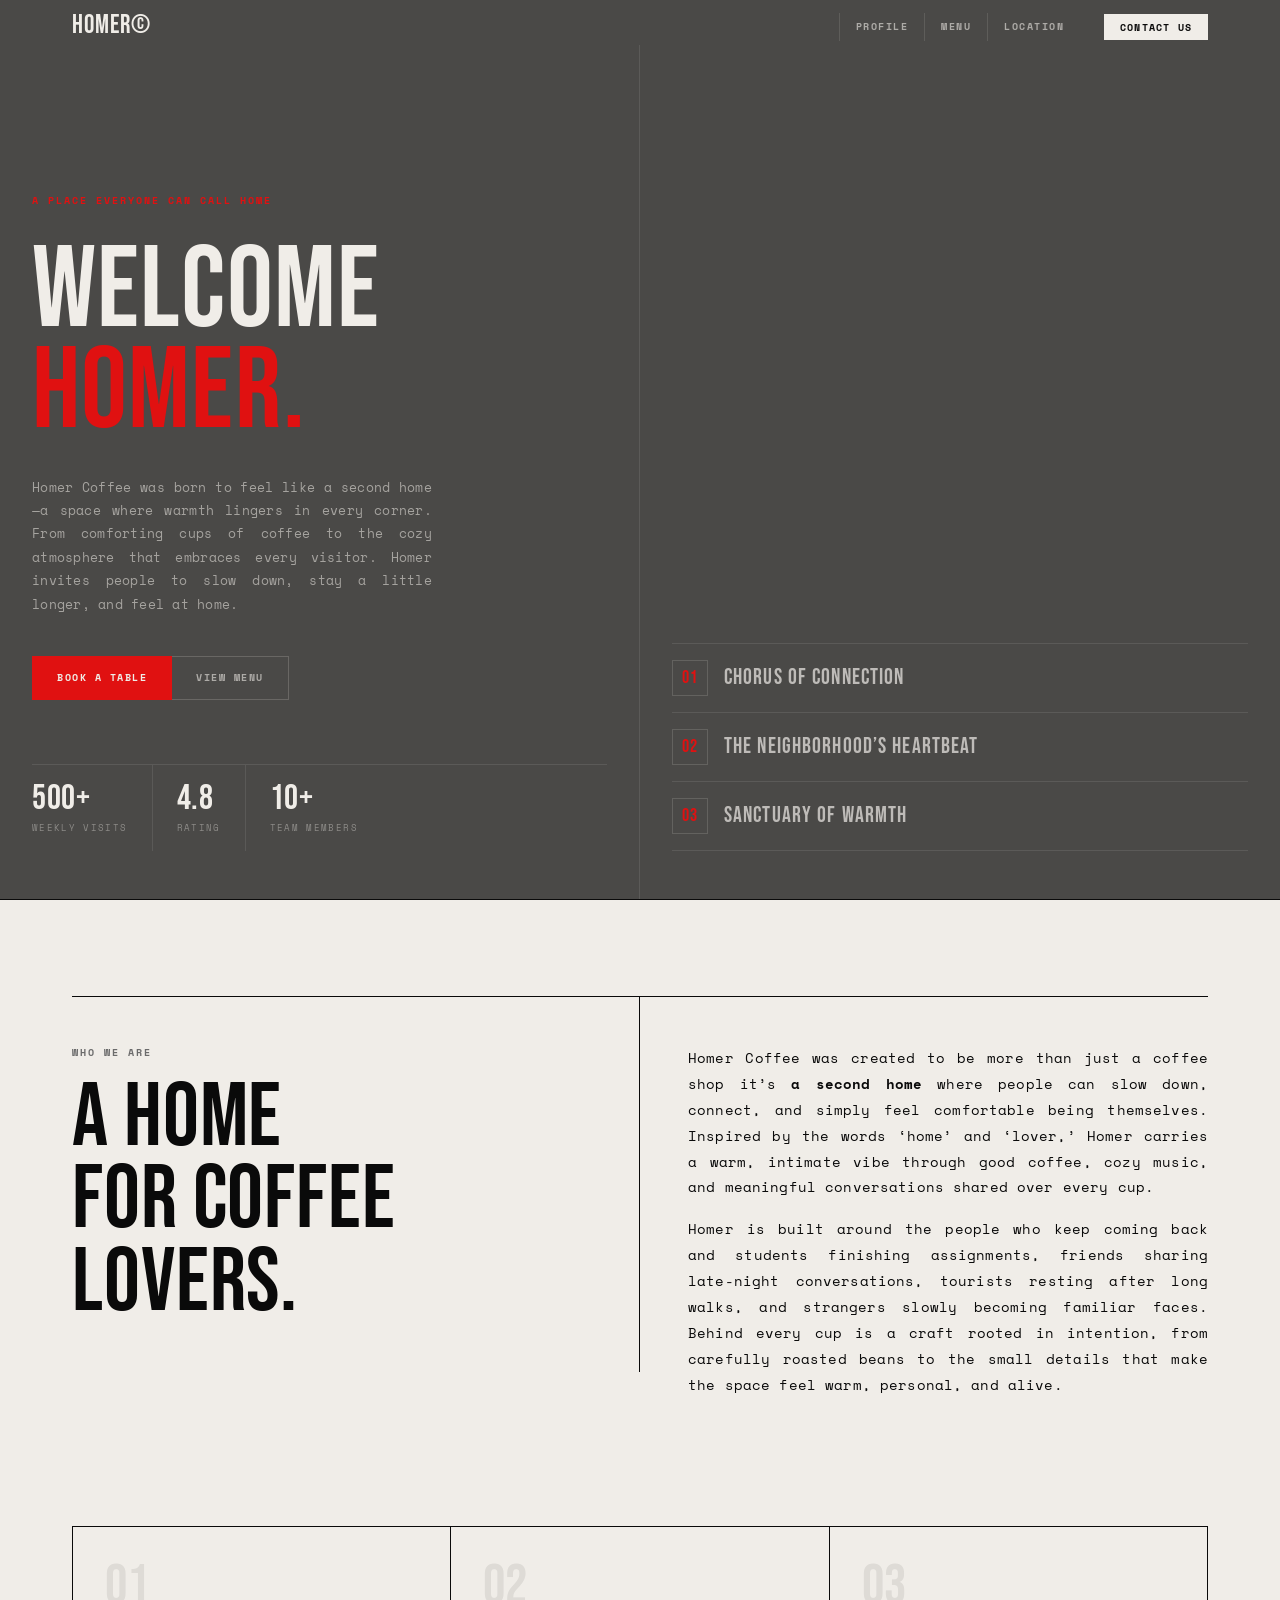
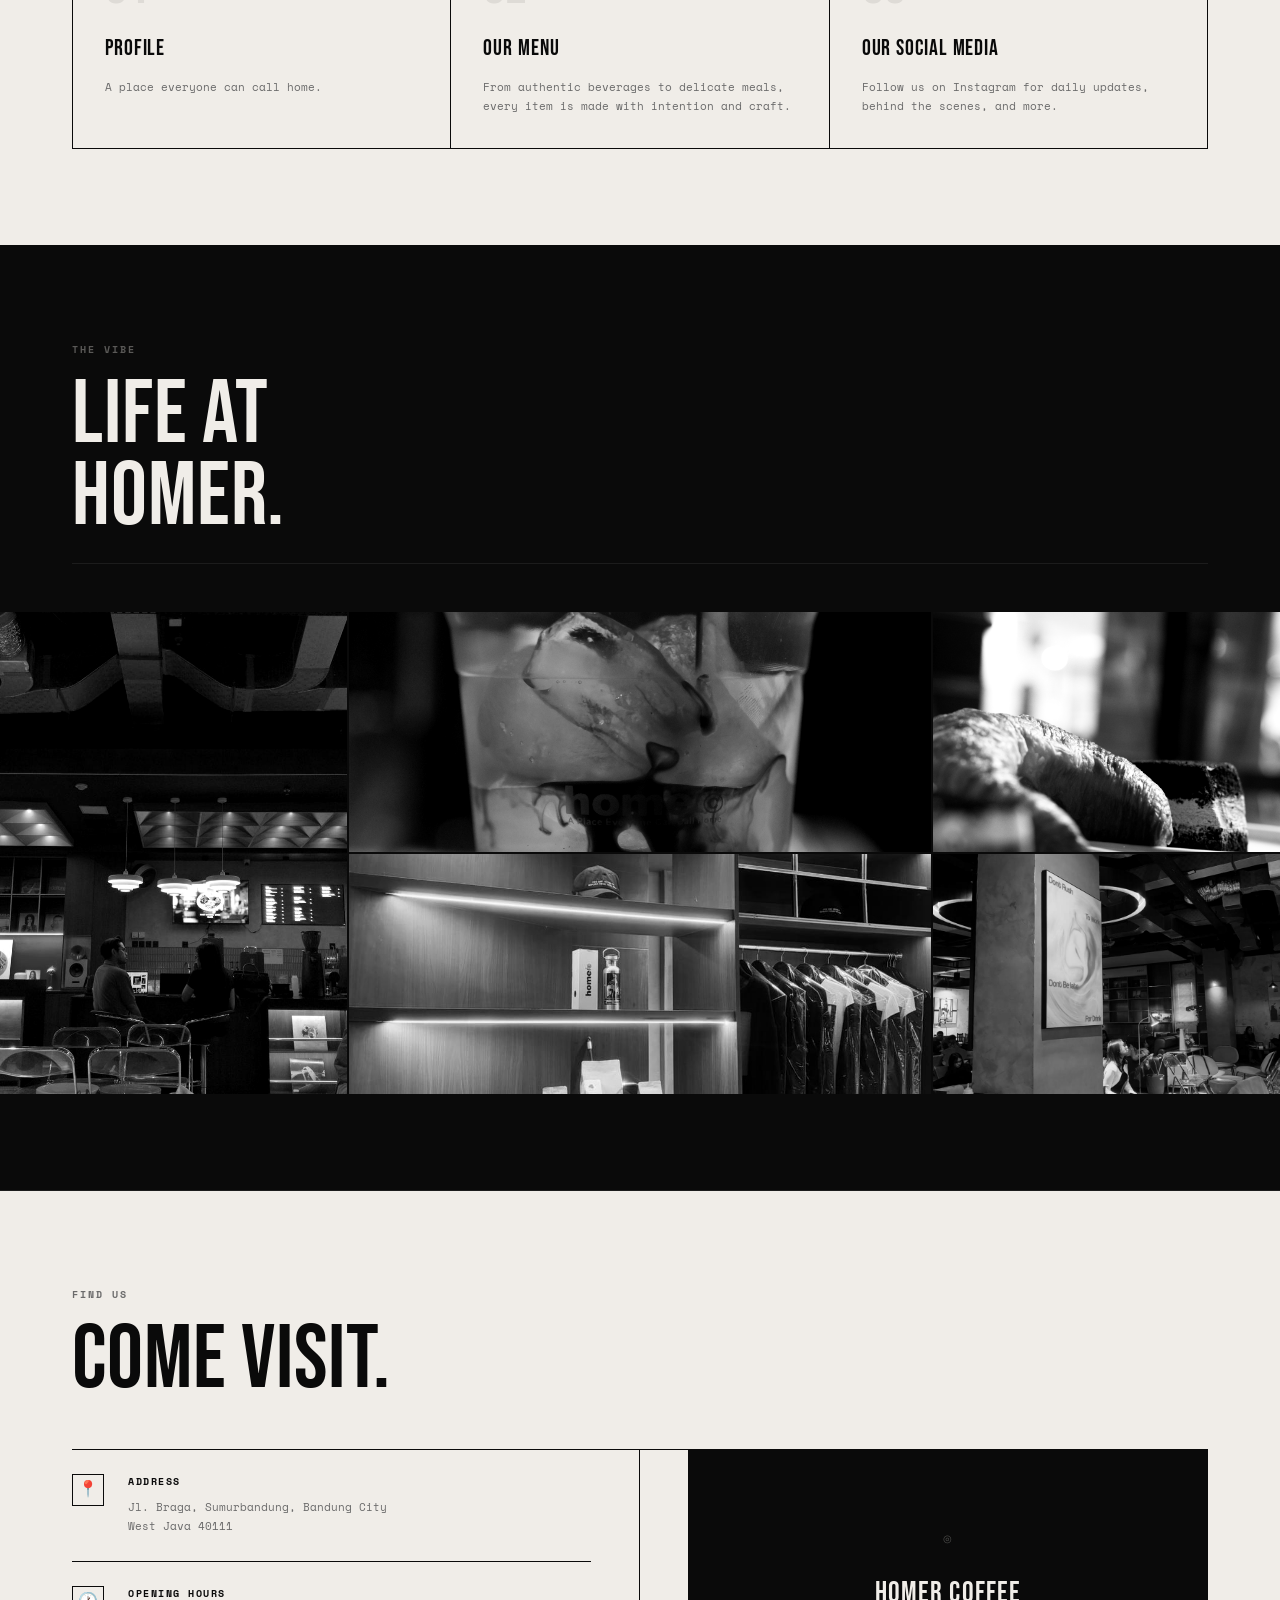
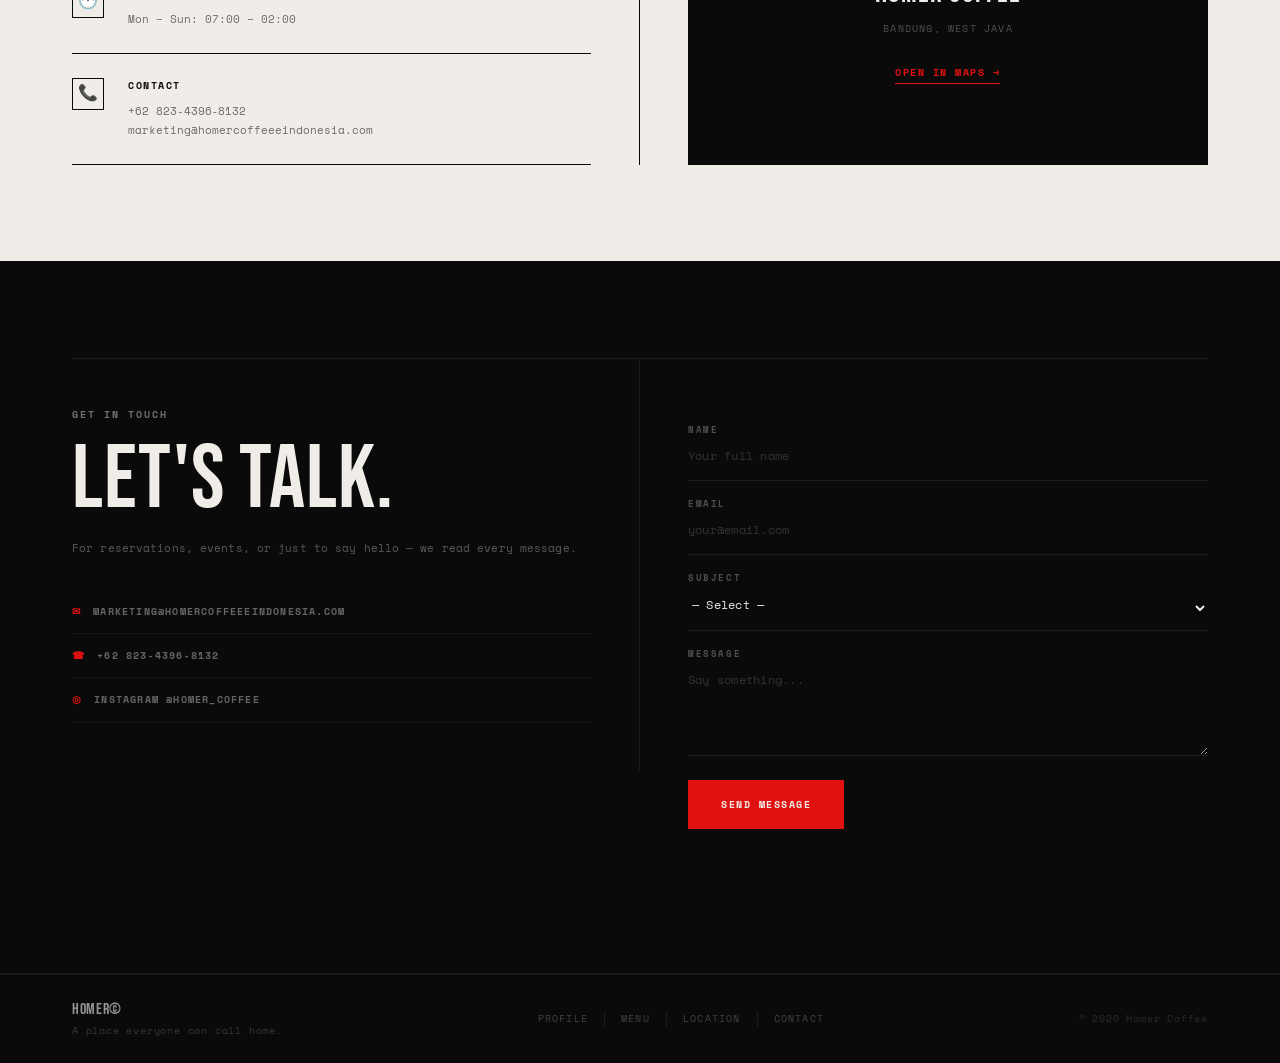
==== commit 0affcd1e: "NEW BIJASS" ====
--- a/Hero Page/index.html
+++ b/Hero Page/index.html
@@ -167,12 +167,12 @@
         <div
           class="photo-item photo-tall"
           data-caption="Homer Coffee Interior"
-          data-src="../Images/WhatsApp Image 2026-05-07 at 15.56.03.jpeg"
+          data-src="..\Images\WhatsApp Image 2026-05-07 at 15.56.03.jpeg" "
           data-desc="The heart of Homer — warm light, open shelves, and a bar that feels like it was built for long conversations. Every detail in this space was chosen to make you feel like you belong here."
         >
           <img
             loading="lazy"
-            src="../Images/WhatsApp Image 2026-05-07 at 15.56.03.jpeg"
+            src="..\Images\WhatsApp Image 2026-05-07 at 15.56.03.jpeg"
             alt="Homer Coffee interior"
           />
           <div class="photo-overlay"><span>View →</span></div>
@@ -180,12 +180,12 @@
         <div
           class="photo-item photo-wide"
           data-caption="Coffee Being Brewed"
-          data-src="../Images/WhatsApp Image 2026-05-07 at 15.56.25.jpeg"
+          data-src="../Images/ICE BLACK COFFEE 4.jpg"
           data-desc="Every cup starts here. Our baristas treat brewing as a craft — precise temperatures, careful timing, and genuine attention to what ends up in your hands."
         >
           <img
             loading="lazy"
-            src="../Images/WhatsApp Image 2026-05-07 at 15.56.25.jpeg"
+            src="../Images/ICE BLACK COFFEE 4.jpg"
             alt="Coffee being brewed"
           />
           <div class="photo-overlay"><span>View →</span></div>
@@ -193,12 +193,12 @@
         <div
           class="photo-item"
           data-caption="Pastries on Counter"
-          data-src="../Images/WhatsApp Image 2026-05-18 at 10.45.46.jpeg"
+          data-src="..\Images\COLLABS MERAH SAMPING-41 (1).jpg"
           data-desc="Fresh from our kitchen each morning. Everything on the counter is made in-house — no shortcuts, no boxes, no reheated shortcuts. Just honest food made with care."
         >
           <img
             loading="lazy"
-            src="../Images/WhatsApp Image 2026-05-18 at 10.45.46.jpeg"
+            src="..\Images\COLLABS MERAH SAMPING-41 (1).jpg"
             alt="Pastries on counter"
           />
           <div class="photo-overlay"><span>View →</span></div>
--- a/Hero Page/styles.css
+++ b/Hero Page/styles.css
@@ -1171,10 +1171,11 @@
   position: fixed;
   inset: 0;
   z-index: 1000;
-  background: rgba(10, 10, 10, 0.96);
+  background: rgba(10, 10, 10, 0.88);
   display: flex;
   align-items: center;
   justify-content: center;
+  padding: 2rem;
   opacity: 0;
   pointer-events: none;
   transition: opacity 0.25s ease;
@@ -1185,57 +1186,83 @@
   pointer-events: all;
 }
 
-.lightbox-img-wrap {
-  max-width: 82vw;
-  max-height: 82vh;
-  display: flex;
-  align-items: center;
-  justify-content: center;
-}
-
-.lightbox-img-wrap img {
-  max-width: 100%;
-  max-height: 82vh;
-  object-fit: contain;
-  display: block;
-  transition: opacity 0.2s ease;
-}
-
 .lightbox-close {
-  position: fixed;
-  top: 1.5rem;
-  right: 1.5rem;
-  background: transparent;
-  border: 1px solid rgba(240, 237, 232, 0.2);
-  color: rgba(240, 237, 232, 0.6);
-  font-size: 1rem;
-  width: 40px;
-  height: 40px;
+  position: absolute;
+  top: -1px;
+  right: -40px;
+  background: #fff;
+  border: none;
+  color: #0a0a0a;
+  font-size: 0.85rem;
+  width: 36px;
+  height: 36px;
   display: flex;
   align-items: center;
   justify-content: center;
   cursor: crosshair;
   font-family: var(--font-body);
   transition:
-    color 0.18s ease,
-    border-color 0.18s ease;
+    background 0.18s ease,
+    color 0.18s ease;
+  z-index: 1001;
 }
 
 .lightbox-close:hover {
-  color: var(--white);
-  border-color: rgba(240, 237, 232, 0.6);
+  background: #0a0a0a;
+  color: #fff;
+}
+
+/* floating card */
+.lightbox-inner {
+  position: relative;
+  display: grid;
+  grid-template-columns: 1fr 320px;
+  gap: 0;
+  width: 100%;
+  max-width: 900px;
+  height: 580px;
+  overflow: hidden;
+  box-shadow: 0 32px 80px rgba(0, 0, 0, 0.6);
+}
+
+/* left: image */
+.lightbox-img-wrap {
+  position: relative;
+  background: #111;
+  display: flex;
+  flex-direction: column;
+  overflow: hidden;
+  height: 580px;
+}
+
+.lightbox-img-wrap img {
+  width: 100%;
+  flex: 1;
+  object-fit: cover;
+  display: block;
+  transition: opacity 0.2s ease;
+  min-height: 0;
+}
+
+/* nav bar at bottom of image */
+.lightbox-img-nav {
+  display: flex;
+  align-items: center;
+  justify-content: space-between;
+  height: 48px;
+  border-top: 1px solid rgba(240, 237, 232, 0.1);
+  padding: 0 1rem;
+  flex-shrink: 0;
+  background: #0a0a0a;
 }
 
 .lightbox-nav {
-  position: fixed;
-  top: 50%;
-  transform: translateY(-50%);
   background: transparent;
-  border: 1px solid rgba(240, 237, 232, 0.15);
-  color: rgba(240, 237, 232, 0.5);
-  font-size: 1.2rem;
-  width: 44px;
-  height: 44px;
+  border: 1px solid rgba(240, 237, 232, 0.18);
+  color: rgba(240, 237, 232, 0.55);
+  font-size: 1rem;
+  width: 32px;
+  height: 32px;
   display: flex;
   align-items: center;
   justify-content: center;
@@ -1243,44 +1270,101 @@
   transition:
     color 0.18s ease,
     border-color 0.18s ease;
+  position: static;
+  transform: none;
 }
 
 .lightbox-nav:hover {
-  color: var(--white);
+  color: #fff;
   border-color: rgba(240, 237, 232, 0.5);
 }
 
-.lightbox-prev {
-  left: 1.5rem;
-}
-.lightbox-next {
-  right: 1.5rem;
-}
-
-.lightbox-caption {
-  position: fixed;
-  bottom: 2.5rem;
-  left: 50%;
-  transform: translateX(-50%);
+.lightbox-counter {
   font-family: var(--font-body);
   font-size: 10px;
-  font-weight: 700;
-  letter-spacing: 0.2em;
-  text-transform: uppercase;
-  color: rgba(240, 237, 232, 0.45);
-  white-space: nowrap;
-}
-
-.lightbox-counter {
-  position: fixed;
-  bottom: 1.25rem;
-  left: 50%;
-  transform: translateX(-50%);
+  letter-spacing: 0.15em;
+  color: rgba(240, 237, 232, 0.3);
+}
+
+/* right: white panel, same height */
+.lightbox-panel {
+  background: #fff;
+  display: flex;
+  flex-direction: column;
+  padding: 2rem 1.75rem;
+  overflow-y: auto;
+  height: 580px;
+}
+
+.lightbox-panel-tag {
   font-family: var(--font-body);
   font-size: 9px;
-  letter-spacing: 0.15em;
-  color: rgba(240, 237, 232, 0.25);
-  white-space: nowrap;
+  font-weight: 700;
+  letter-spacing: 0.22em;
+  text-transform: uppercase;
+  color: var(--red);
+  margin-bottom: 0.75rem;
+  display: block;
+}
+
+.lightbox-panel-title {
+  font-family: var(--font-head);
+  font-size: 2.2rem;
+  font-weight: 400;
+  line-height: 0.92;
+  letter-spacing: 0.01em;
+  color: #0a0a0a;
+  margin-bottom: 1.5rem;
+  border-bottom: 1px solid #e8e5e0;
+  padding-bottom: 1.25rem;
+}
+
+.lightbox-panel-desc {
+  font-family: var(--font-body);
+  font-size: 11px;
+  color: #4a4a4a;
+  line-height: 1.9;
+  letter-spacing: 0.01em;
+  flex: 1;
+}
+
+.lightbox-panel-footer {
+  margin-top: 1.5rem;
+  padding-top: 1rem;
+  border-top: 1px solid #e8e5e0;
+  display: flex;
+  flex-direction: column;
+  gap: 3px;
+}
+
+.lightbox-panel-footer span {
+  font-family: var(--font-body);
+  font-size: 9px;
+  font-weight: 700;
+  letter-spacing: 0.16em;
+  text-transform: uppercase;
+  color: #aaa;
+}
+
+/* mobile */
+@media (max-width: 700px) {
+  .lightbox-inner {
+    grid-template-columns: 1fr;
+    grid-template-rows: 260px 1fr;
+    height: auto;
+    max-height: 90vh;
+  }
+  .lightbox-img-wrap {
+    height: 260px;
+  }
+  .lightbox-panel {
+    height: auto;
+    padding: 1.5rem;
+  }
+  .lightbox-close {
+    right: 0;
+    top: -36px;
+  }
 }
 
 .photo-tall {
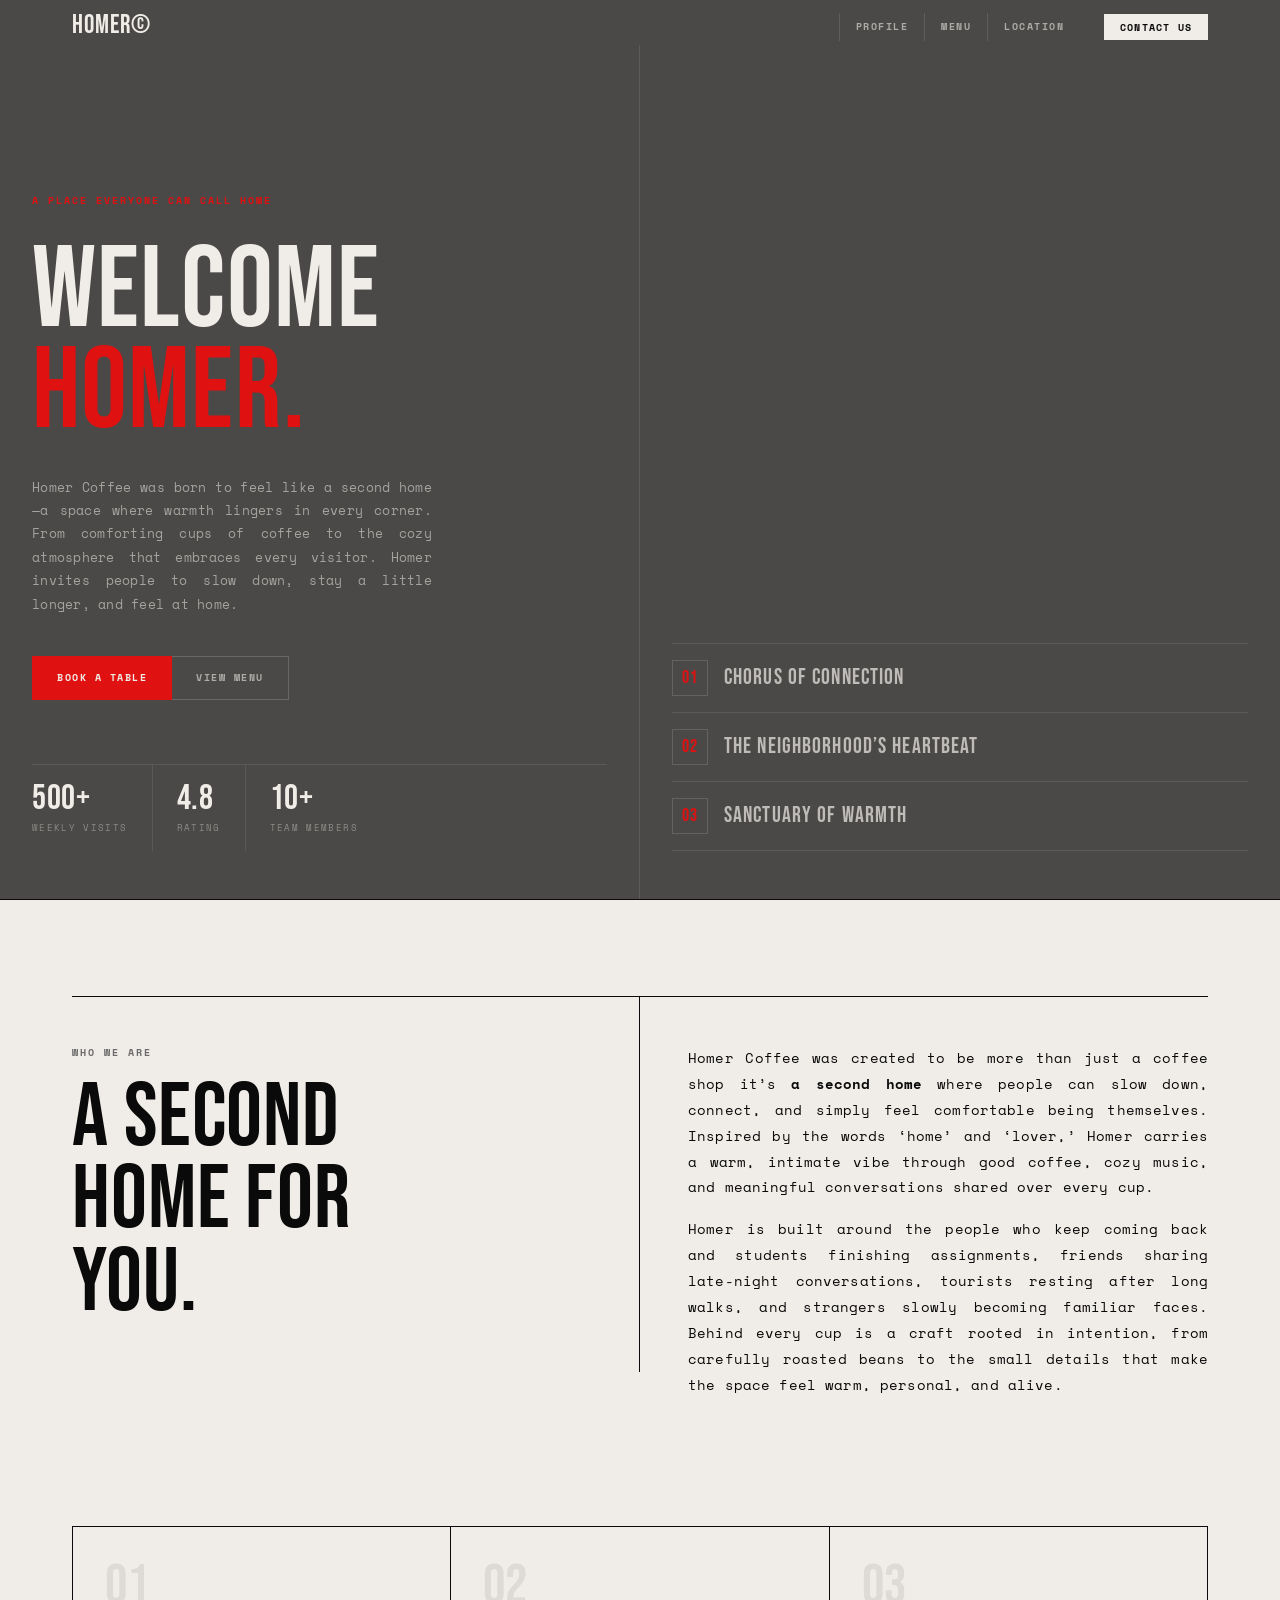
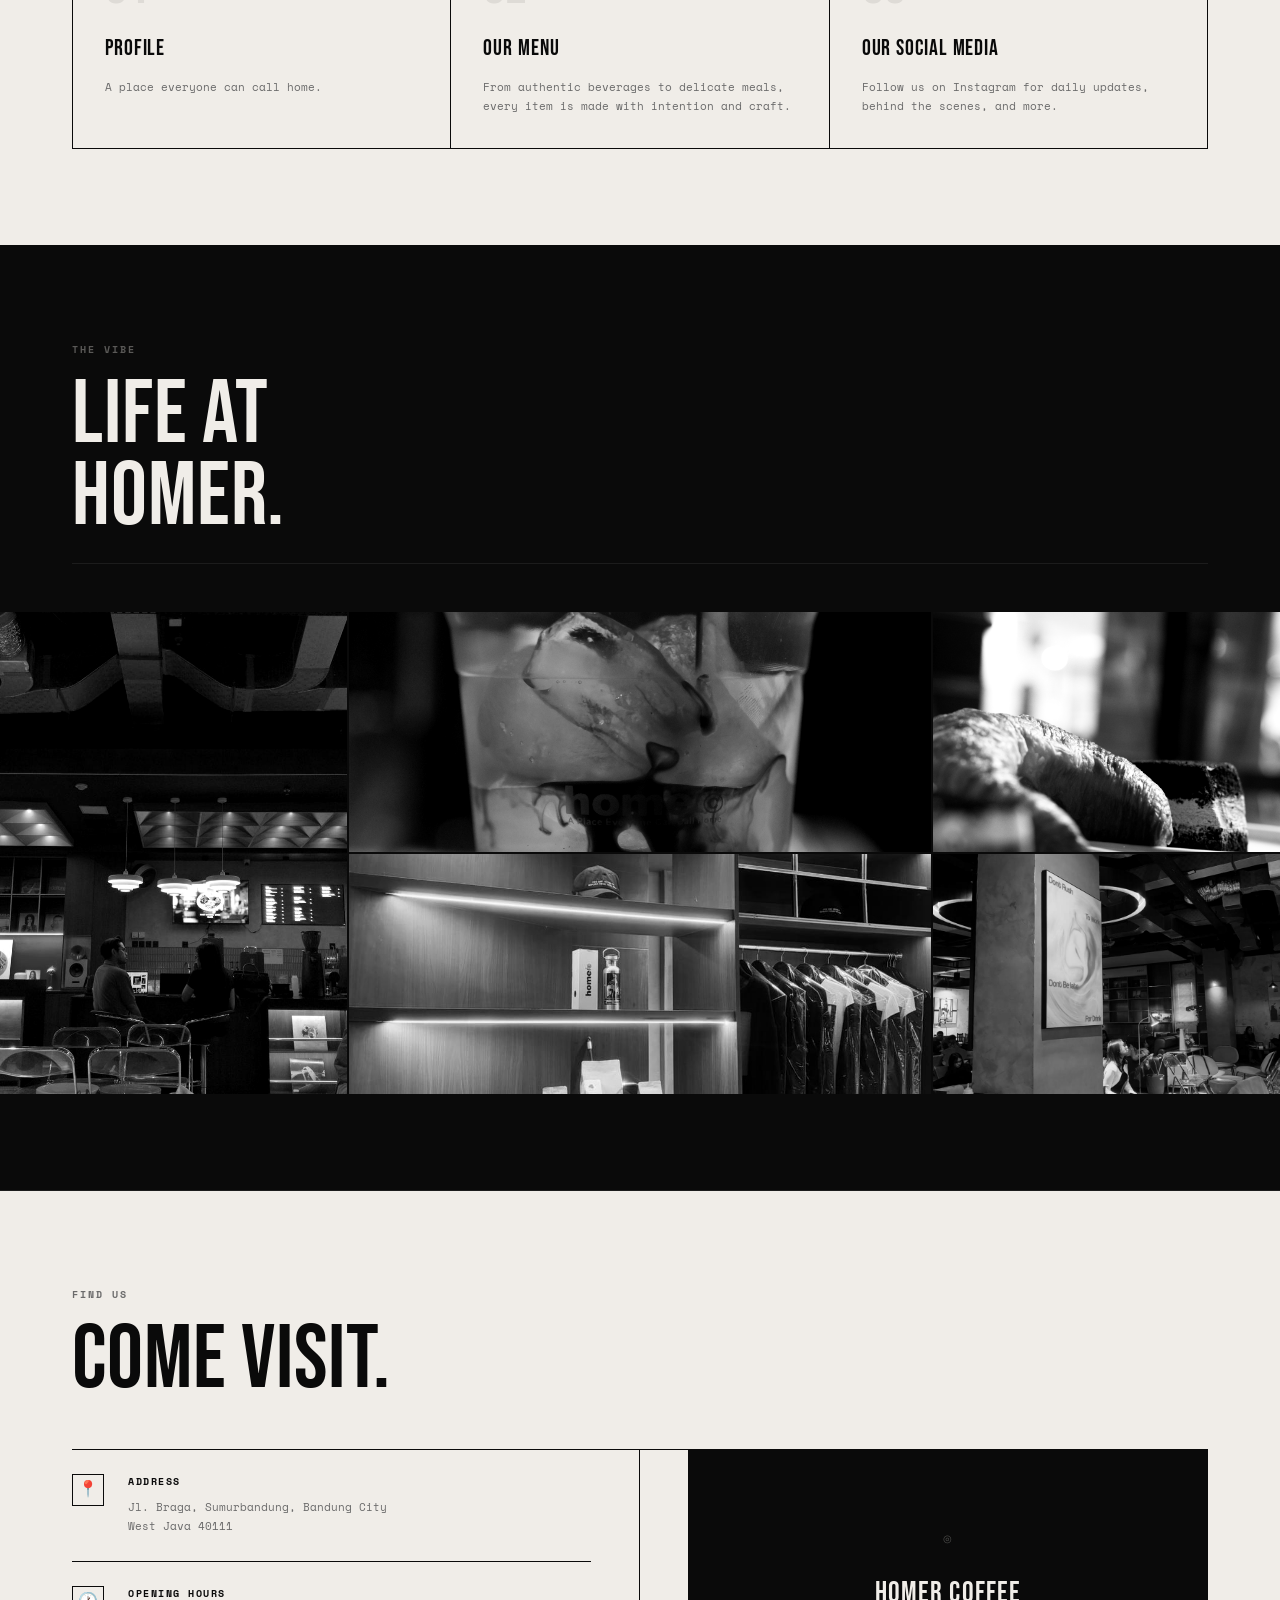
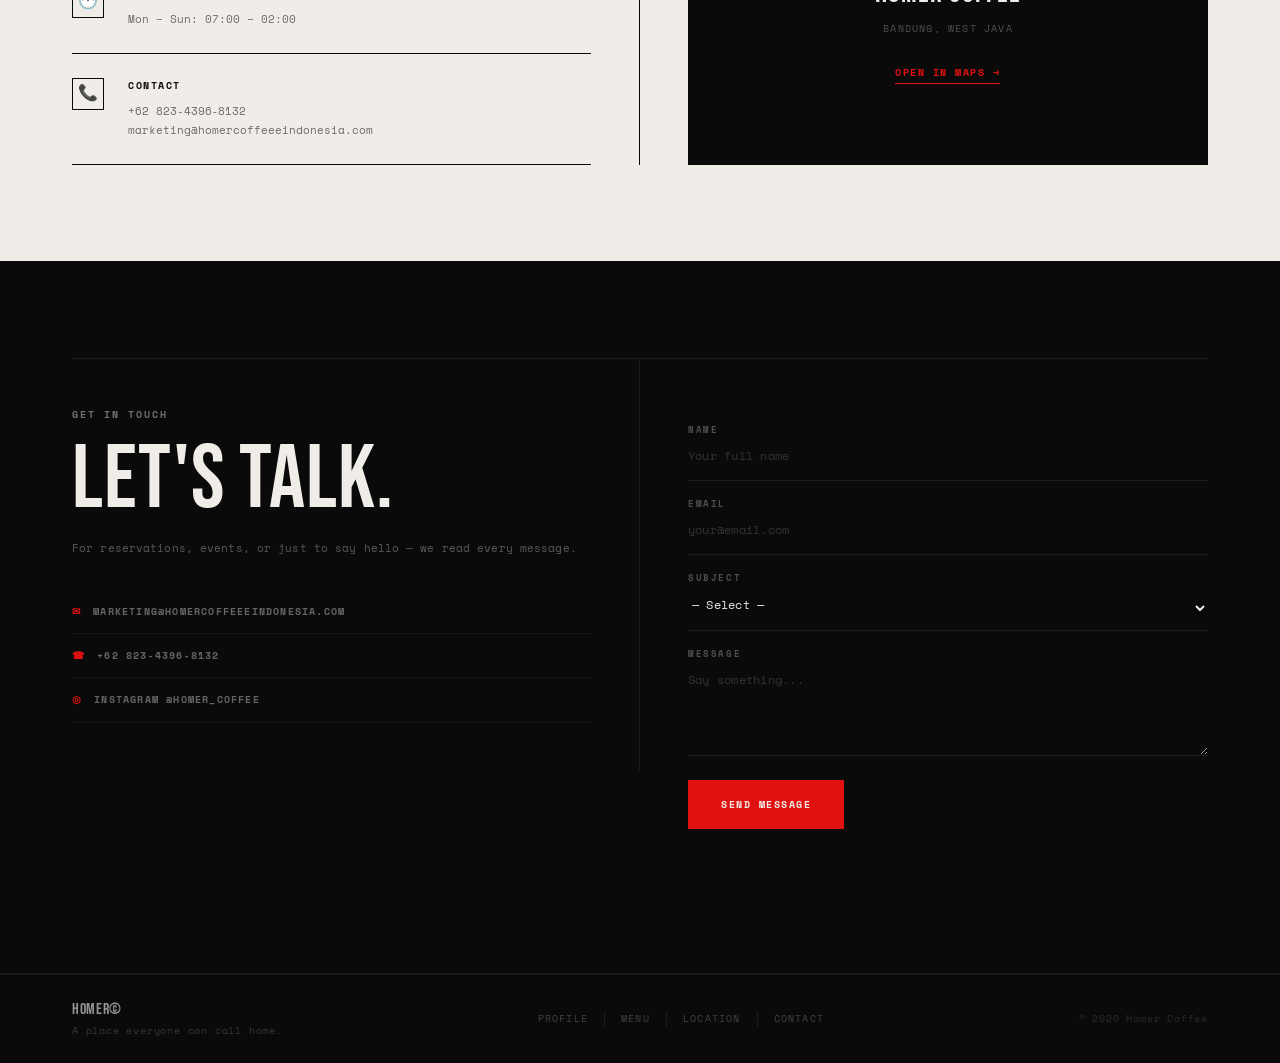
==== commit d1e96c84: "YOYOYOYOYOOO" ====
--- a/Hero Page/index.html
+++ b/Hero Page/index.html
@@ -98,7 +98,7 @@
         <div class="profile-grid">
           <div class="profile-left">
             <p class="section-label">Who We Are</p>
-            <h2 class="section-title">A Home<br />for Coffee<br />Lovers.</h2>
+            <h2 class="section-title">A Second<br />Home For<br />You.  </h2>
           </div>
           <div class="profile-right">
             <p>
--- a/Hero Page/styles.css
+++ b/Hero Page/styles.css
@@ -442,6 +442,7 @@
   padding: 3rem 0 3rem 3rem;
   text-align: justify;
   text-justify: inter-word;
+  justify-content: center;
 }
 
 .profile-right p {
